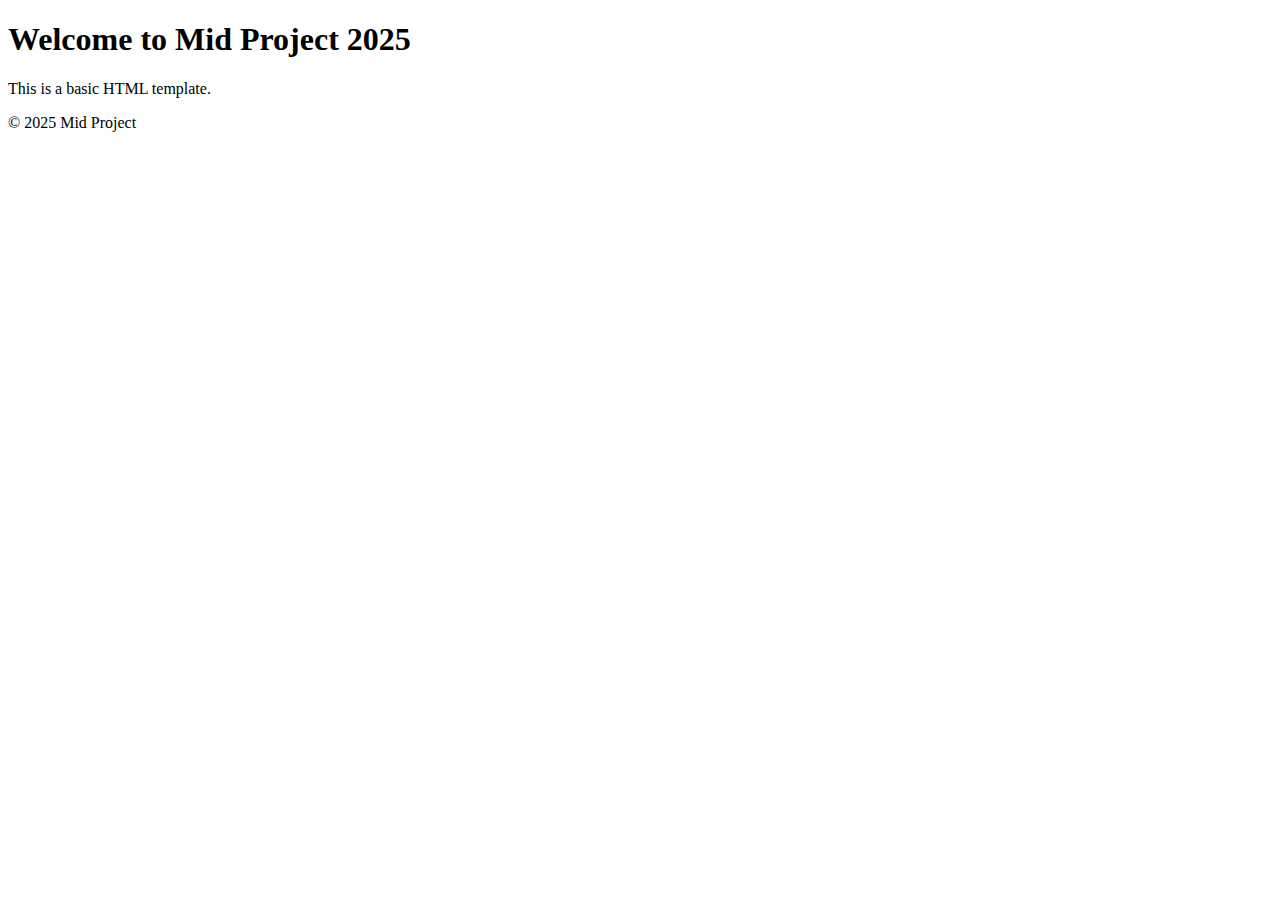
==== index.html @ 8db98134 "Prepared basic structure" ====
<!DOCTYPE html>
<html lang="en">
<head>
    <meta charset="UTF-8">
    <meta name="viewport" content="width=device-width, initial-scale=1.0">
    <title>Mid Project 2025</title>
    <link rel="stylesheet" href="./styles/main.css">
    <link rel="stylesheet" href="./styles/index.css">
    <script src="./index.js"></script>

</head>
<body>
    <header>
        <h1>Welcome to Mid Project 2025</h1>
    </header>
    <main>
        <p>This is a basic HTML template.</p>
    </main>
    <footer>
        <p>&copy; 2025 Mid Project</p>
    </footer>
</body>
</html>
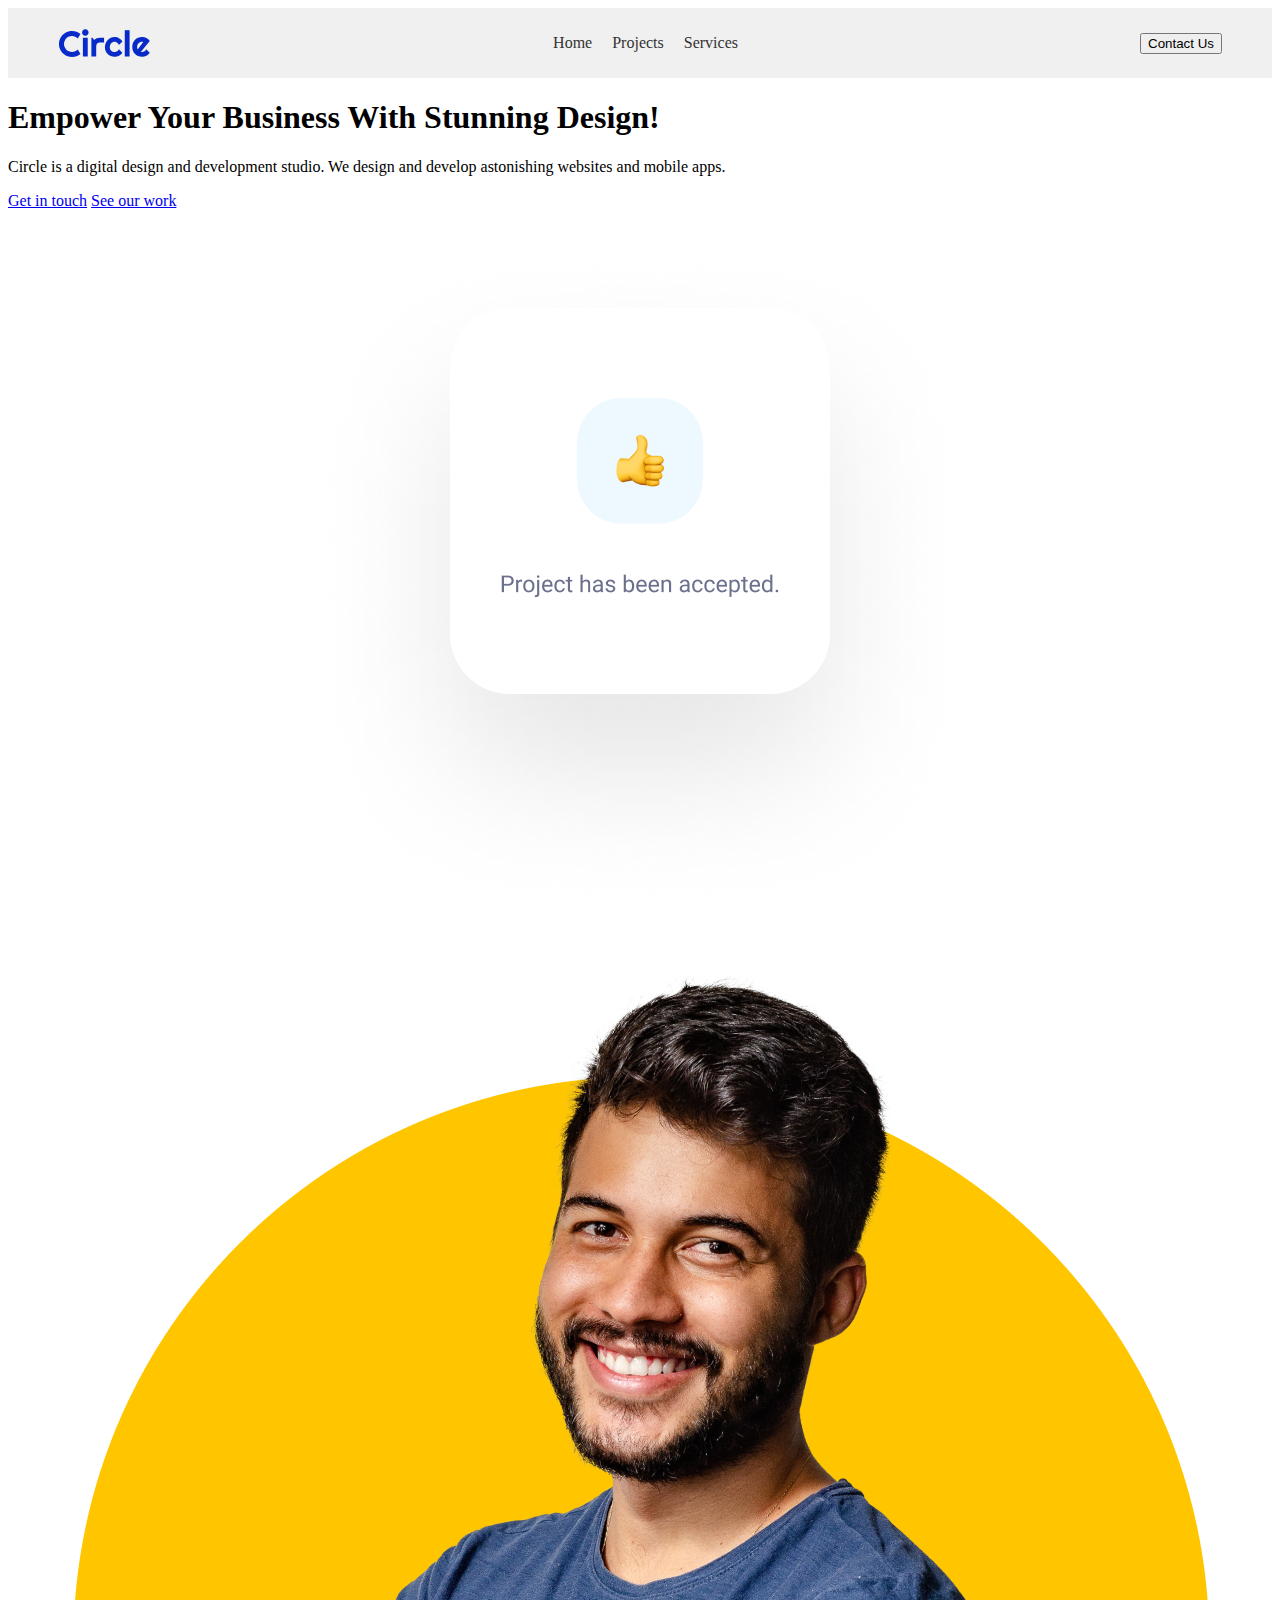
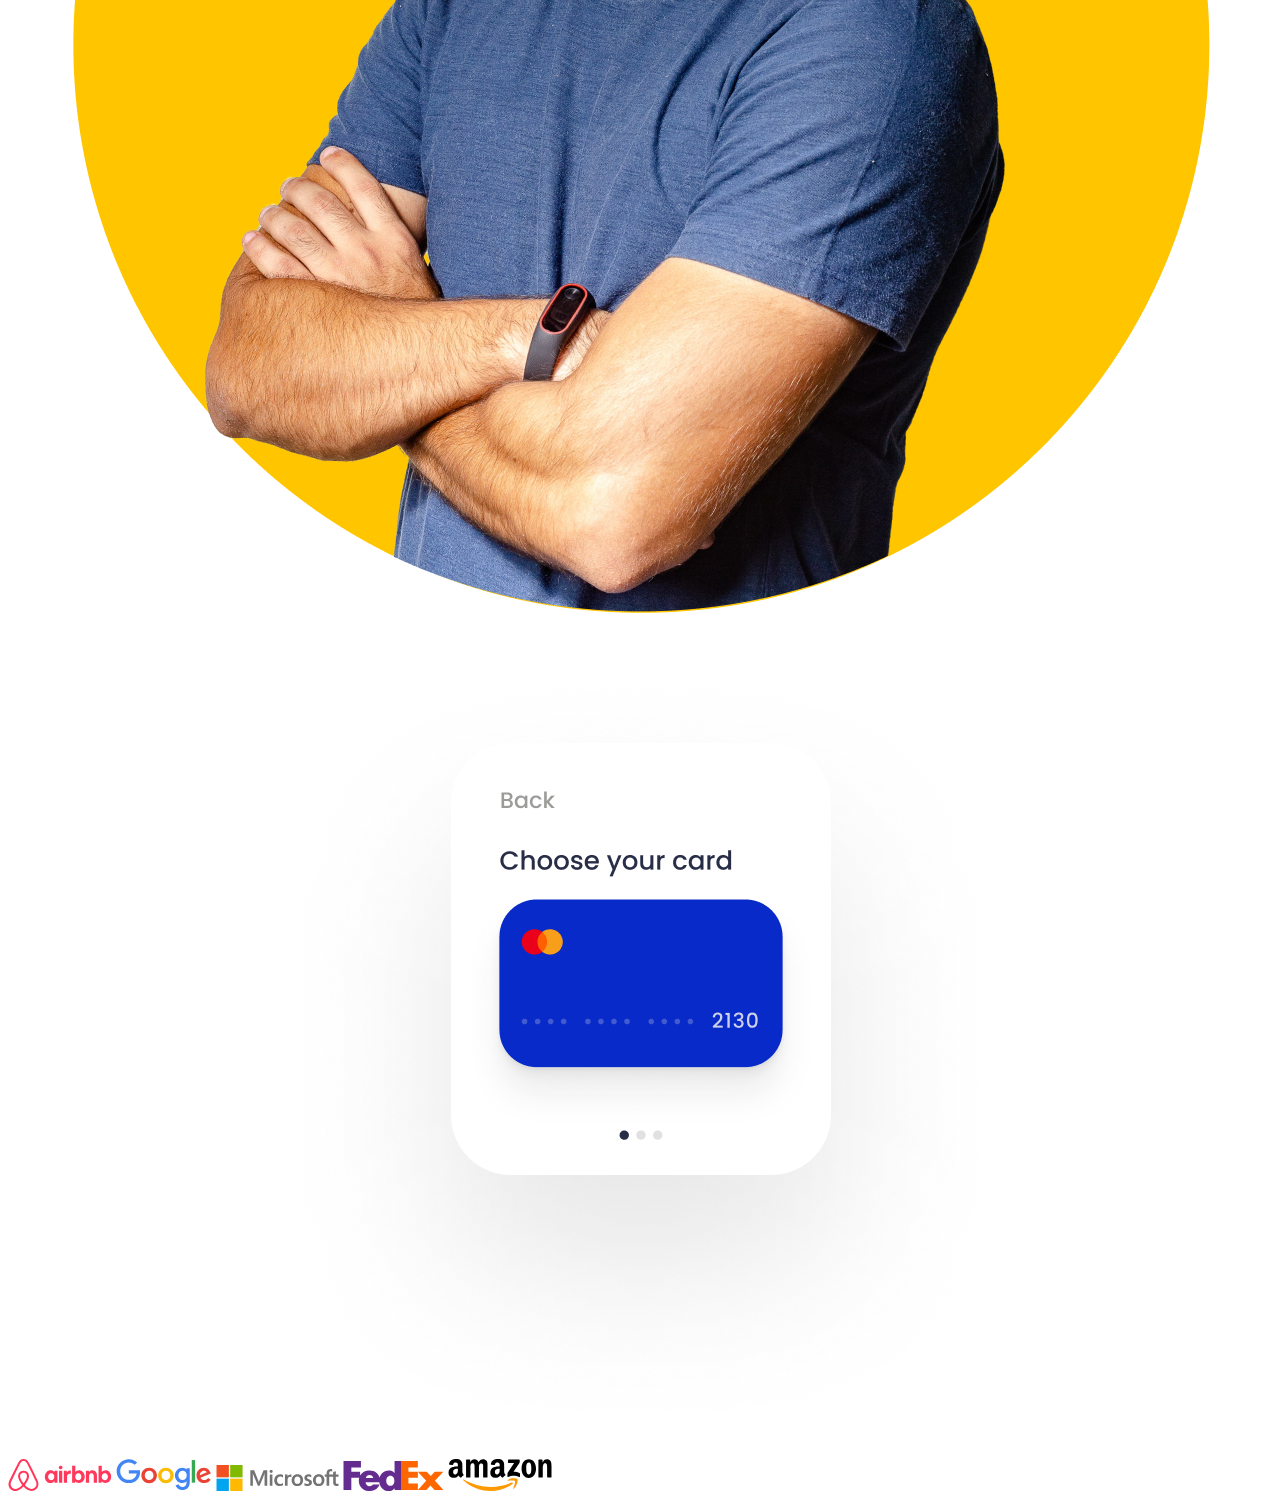
==== commit a69ad594: "Added resources, first nav bar draft" ====
--- a/index.html
+++ b/index.html
@@ -10,14 +10,45 @@
 
 </head>
 <body>
-    <header>
-        <h1>Welcome to Mid Project 2025</h1>
-    </header>
-    <main>
-        <p>This is a basic HTML template.</p>
-    </main>
-    <footer>
-        <p>&copy; 2025 Mid Project</p>
-    </footer>
+    <nav>
+        <img class = "logo" src="./images/logos/circle.svg" alt="Circle">
+        <ul>
+            <li><a href="#">Home</a></li>
+            <li><a href="#">Projects</a></li>
+            <li><a href="#">Services</a></li>
+        </ul>
+        <button>Contact Us</button>
+    </nav>
+
+    <div class="content">
+        <h1>Empower Your Business With Stunning Design!</h1>
+        <p>Circle is a digital design and development studio. We design and develop astonishing websites and mobile apps.</p>
+        <div class="buttons">
+            <a href="#">Get in touch</a>
+            <a href="#">See our work</a>
+            <div style="text-align: center; margin-top: 20px;">
+                <img src="./images/hero-section/card-2.png" alt="Project has been accepted">
+            </div>
+        
+            <div style="text-align: center; margin-top: 20px;">
+                <img src="./images/hero-section/hero-image.png" alt="hero">
+            </div>
+        
+            <div style="text-align: center; margin-top: 20px;">
+                <img src="./images/hero-section/card-1.png" alt="Choose your card">
+            </div>
+        </div>
+        
+    </div>
+
+    <div class="brands">
+        <img src="./images/logos/airbnb-logo.svg" alt="Airbnb">
+        <img src="./images/logos/google-logo.svg" alt="Google">
+        <img src="./images/logos/microsoft-logo.svg" alt="Microsoft">
+        <img src="./images/logos/fedex-logo.svg" alt="FedEx">
+        <img src="./images/logos/amazon-logo.svg" alt="Amazon">
+    </div>
+
+
 </body>
 </html>--- a/styles/index.css
+++ b/styles/index.css
@@ -0,0 +1,33 @@
+nav {
+    display: flex;
+    justify-content: space-between;
+    align-items: center;
+    padding: 20px 50px; /* Adjust padding as needed */
+    background-color: #f0f0f0; /* Light gray background, adjust as needed */
+}
+
+nav .logo {
+    height: 30px; /* Adjust height based on your logo size */
+}
+
+nav ul {
+    list-style: none;
+    display: flex;
+    align-items: center;
+    gap: 20px; /* Adjust gap between links */
+    margin: 0;
+    padding: 0;
+}
+
+nav ul li a {
+    text-decoration: none;
+    color: #333; /* Dark gray text color, adjust as needed */
+    font-size: 16px; /* Adjust font size as needed */
+}
+
+nav ul li a.contact-button {
+    background-color: #0047AB; /* Dark blue background for button */
+    color: white;
+    padding: 10px 20px;
+    border-radius: 5px;
+}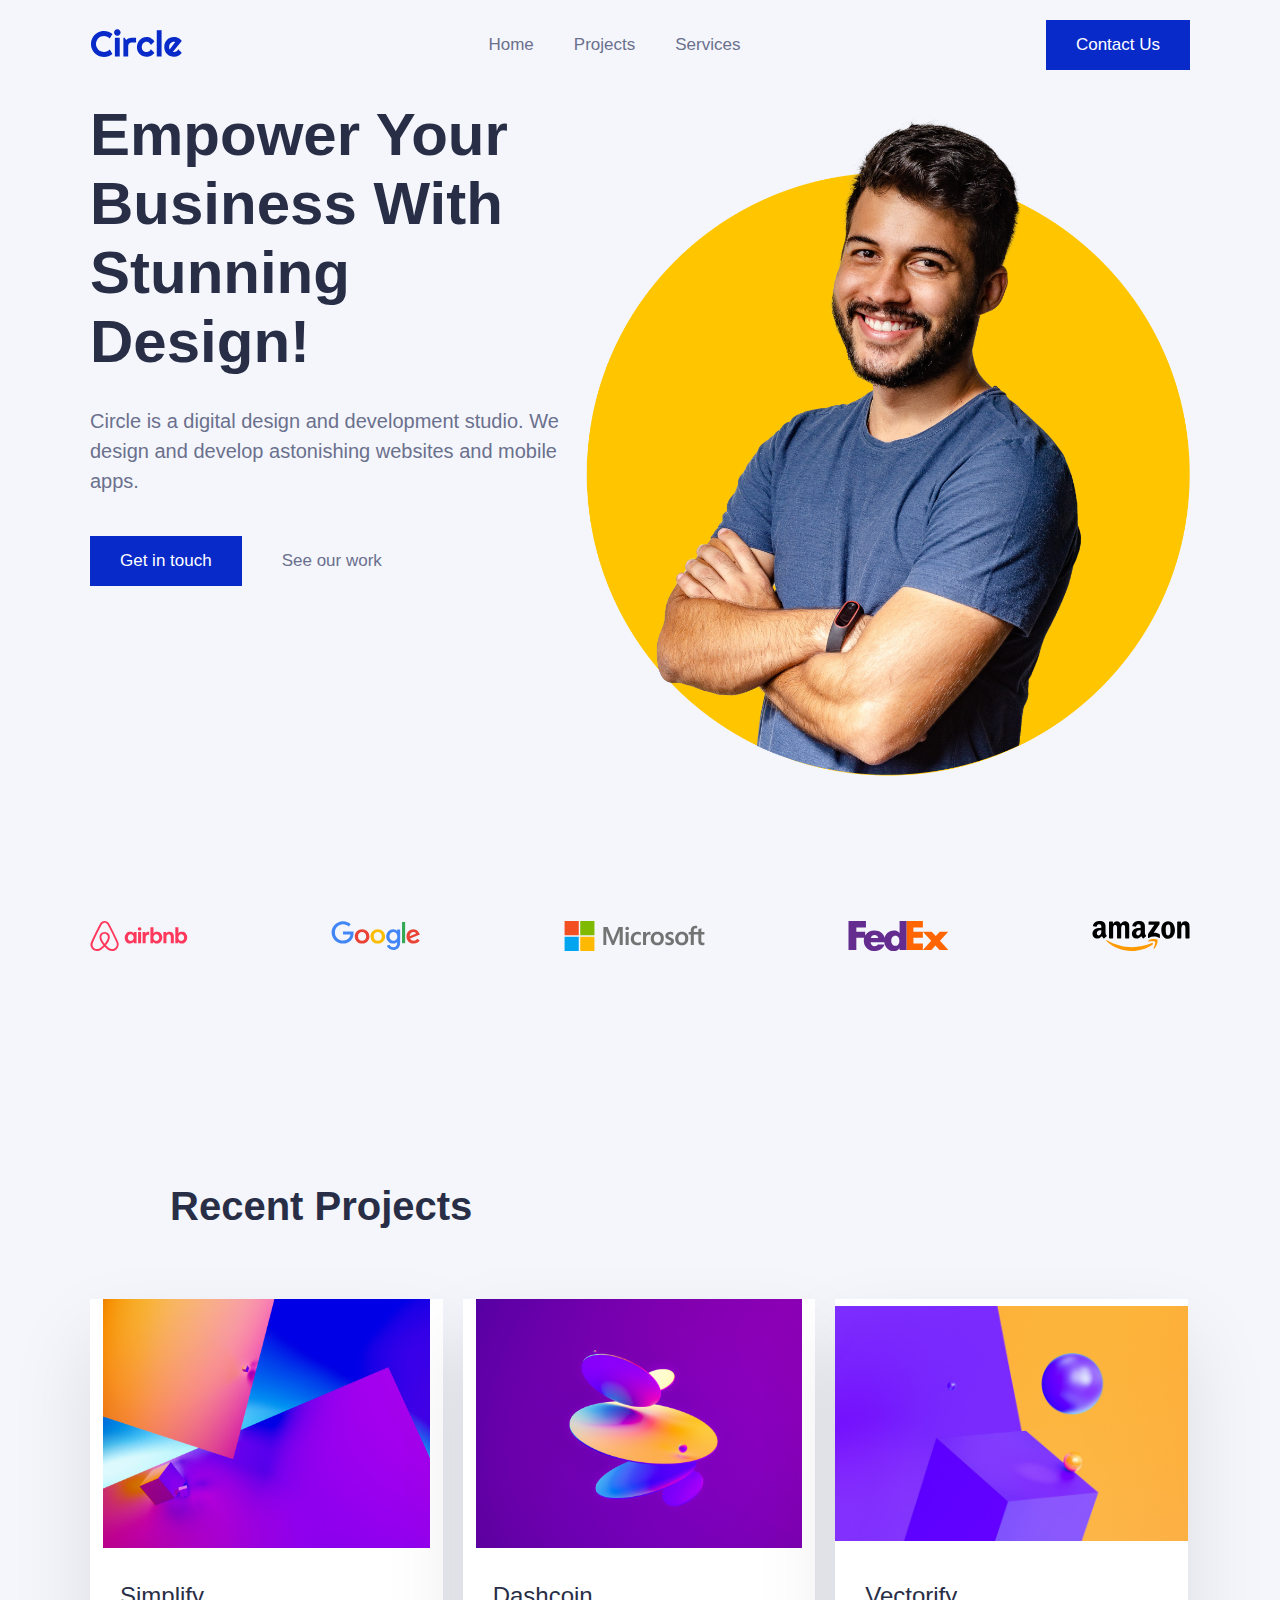
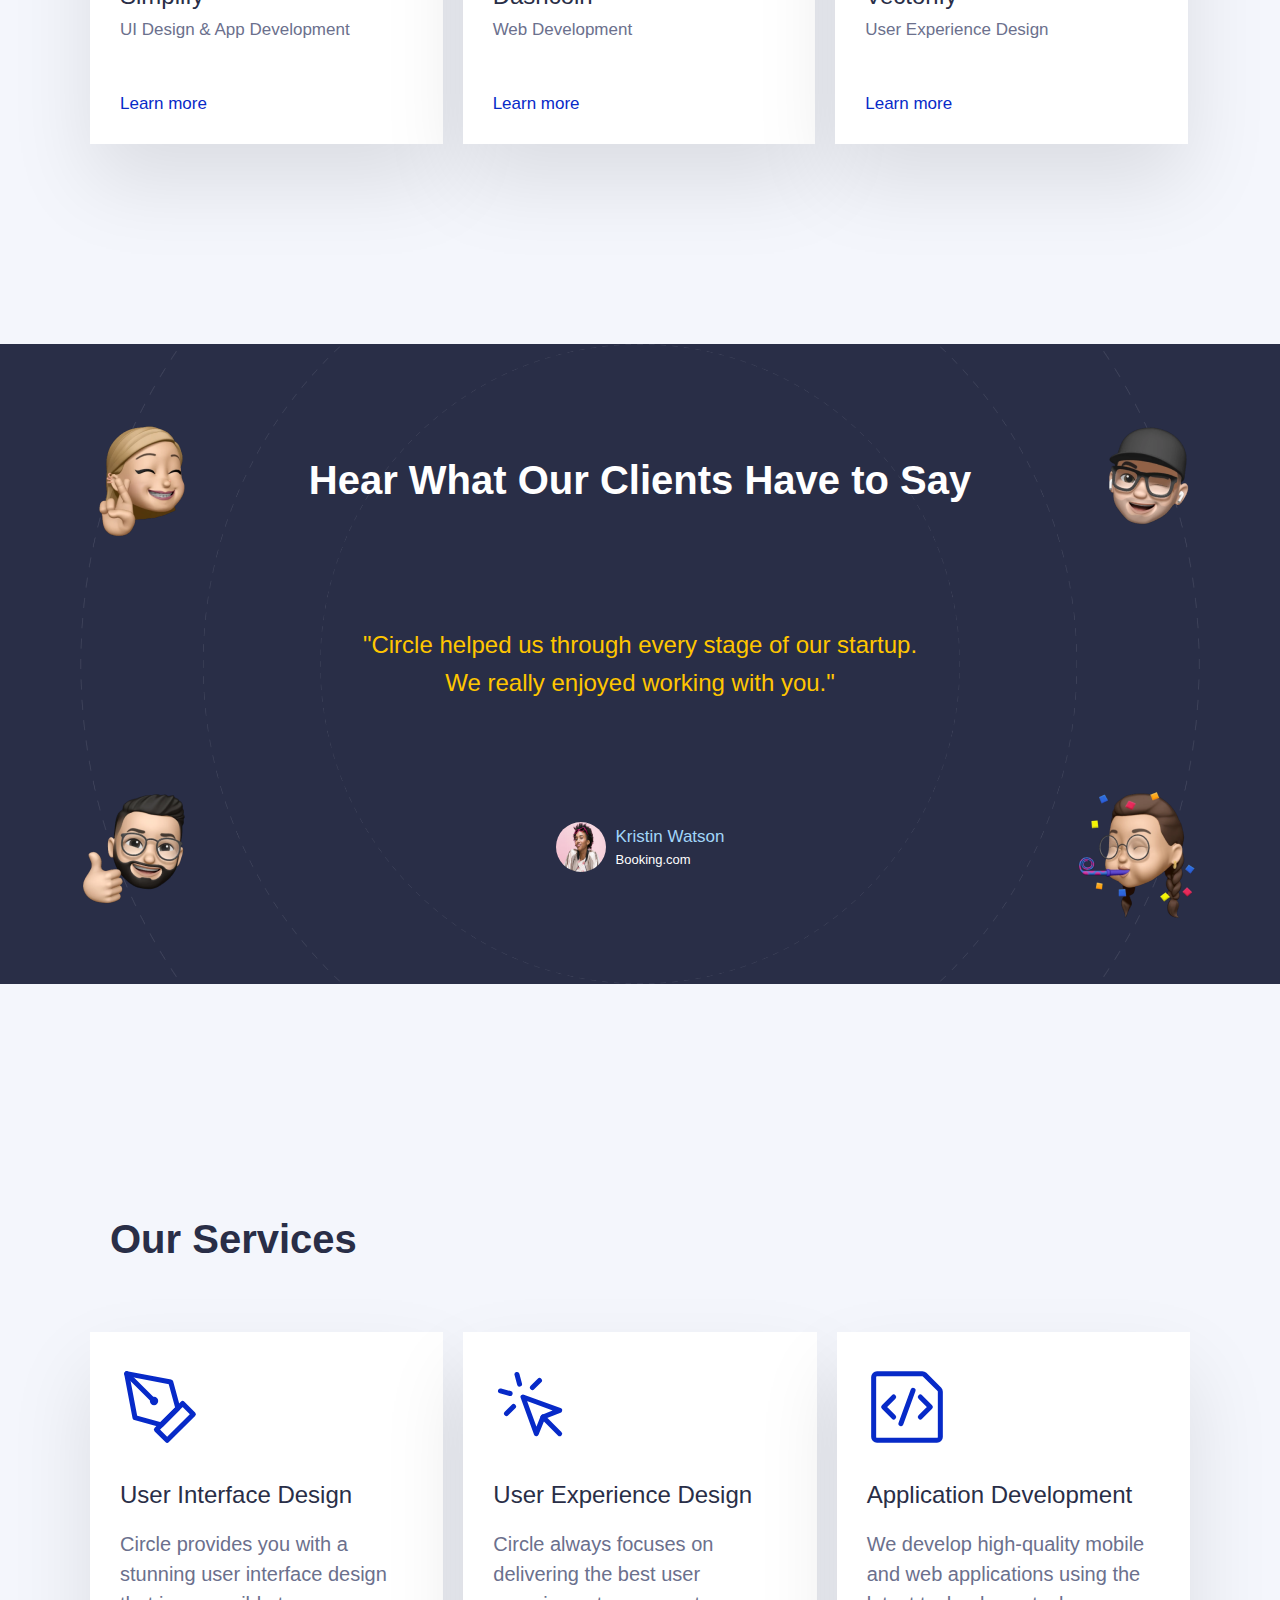
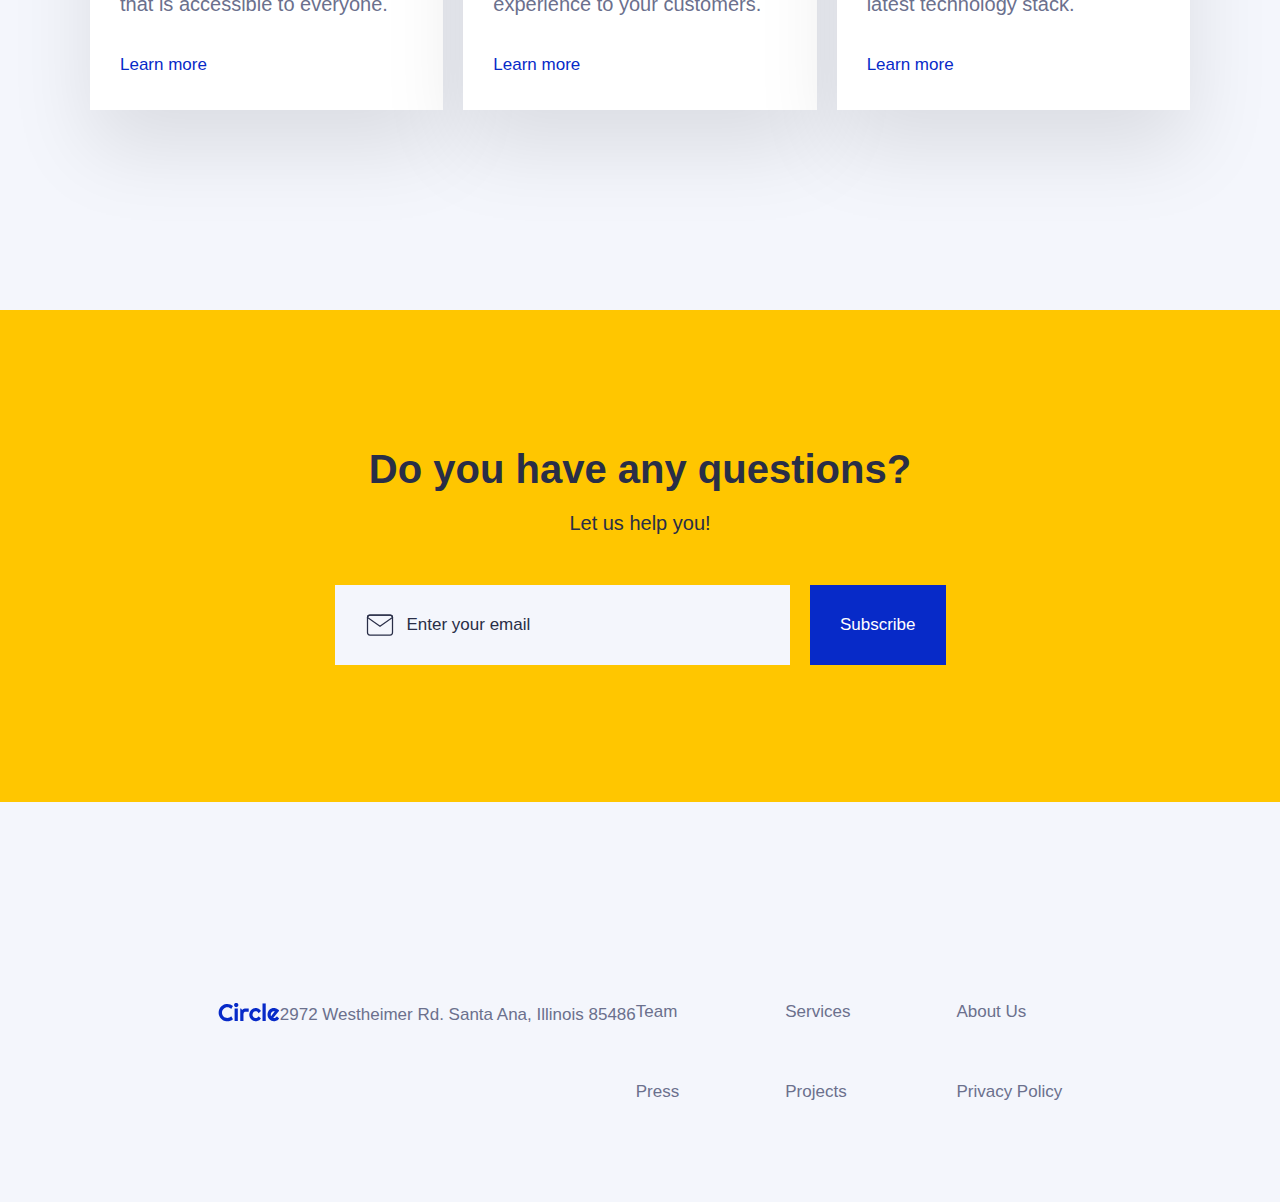
==== commit 465936ba: "Main Page Almost Done. Pending: Positioning, Sizes, Colors, Some missing images in her section" ====
--- a/index.html
+++ b/index.html
@@ -9,46 +9,253 @@
     <script src="./index.js"></script>
 
 </head>
-<body>
-    <nav>
-        <img class = "logo" src="./images/logos/circle.svg" alt="Circle">
-        <ul>
-            <li><a href="#">Home</a></li>
-            <li><a href="#">Projects</a></li>
-            <li><a href="#">Services</a></li>
-        </ul>
-        <button>Contact Us</button>
+<header class="header">
+    <nav class="nav-container">
+      <a href="/" class="logo">
+        <img
+          src="./images/logos/circle.svg"
+          alt="Circle logo"
+          class="logo-image"
+        />
+      </a>
+      <ul class="nav-menu">
+        <li><a href="/" class="nav-link">Home</a></li>
+        <li><a href="/projects" class="nav-link">Projects</a></li>
+        <li><a href="/services" class="nav-link">Services</a></li>
+      </ul>
+      <button class="btn btn-primary nav-contact">Contact Us</button>
     </nav>
-
-    <div class="content">
-        <h1>Empower Your Business With Stunning Design!</h1>
-        <p>Circle is a digital design and development studio. We design and develop astonishing websites and mobile apps.</p>
-        <div class="buttons">
-            <a href="#">Get in touch</a>
-            <a href="#">See our work</a>
-            <div style="text-align: center; margin-top: 20px;">
-                <img src="./images/hero-section/card-2.png" alt="Project has been accepted">
+  </header>
+  
+  <main class="main">
+    <section class="hero">
+      <div class="hero-container">
+        <div class="hero-content">
+          <div class="hero-text">
+            <h1 class="hero-title">
+              Empower Your Business With Stunning Design!
+            </h1>
+            <p class="hero-description">
+              Circle is a digital design and development studio. We design and
+              develop astonishing websites and mobile apps.
+            </p>
+            <div class="hero-buttons">
+              <button class="btn btn-primary">Get in touch</button>
+              <button class="btn btn-text">See our work</button>
             </div>
-        
-            <div style="text-align: center; margin-top: 20px;">
-                <img src="./images/hero-section/hero-image.png" alt="hero">
+          </div>
+        </div>
+        <div class="hero-image">
+          <img
+            src="./images/hero-section/hero-image.png"
+            alt="Hero illustration"
+            class="hero-illustration"
+          />
+        </div>
+      </div>
+    </section>
+    
+    <section class="clients">
+    <div class="clients-container">
+        <img src="./images/logos/airbnb-logo.svg" alt="airbnb" class="logo-image" />
+        <img src="./images/logos/google-logo.svg" alt="google" class="logo-image" />
+        <img src="./images/logos/microsoft-logo.svg" alt="microsoft" class="logo-image" />
+        <img src="./images/logos/fedex-logo.svg" alt="fedex" class="logo-image" />
+        <img src="./images/logos/amazon-logo.svg" alt="amazon" class="logo-image" />
+      </div>
+    </section>
+  
+    <section class="projects">
+      <h2 class="section-title">Recent Projects</h2>
+      <div class="projects-grid">
+        <article class="project-card">
+          <img
+            src="./images/projects-section/1.jpg"
+            alt="Simplify project"
+            class="project-image"
+          />
+          <div class="project-content">
+            <h3 class="project-title">Simplify</h3>
+            <p class="project-description">UI Design & App Development</p>
+            <a href="#" class="project-link">Learn more</a>
+          </div>
+        </article>
+  
+        <article class="project-card">
+          <img
+            src="./images/projects-section/2.jpg"
+            alt="Dashcoin project"
+            class="project-image"
+          />
+          <div class="project-content">
+            <h3 class="project-title">Dashcoin</h3>
+            <p class="project-description">Web Development</p>
+            <a href="#" class="project-link">Learn more</a>
+          </div>
+        </article>
+  
+        <article class="project-card">
+          <img
+            src="./images/projects-section/3.jpg"
+            alt="Vectorify project"
+            class="project-image"
+          />
+          <div class="project-content">
+            <h3 class="project-title">Vectorify</h3>
+            <p class="project-description">User Experience Design</p>
+            <a href="#" class="project-link">Learn more</a>
+          </div>
+        </article>
+      </div>
+    </section>
+  
+    <section class="testimonials">
+      <div class="testimonials-container">
+        <img
+          src="./images/testimonial-section/orbit.png"
+          alt="Background pattern"
+          class="testimonials-bg"
+        />
+        <div class="testimonials-content">
+          <div class="testimonials-header">
+            <img
+              src="./images/testimonial-section/memoji-1.png"
+              alt="Decoration"
+              class="testimonials-decoration"
+            />
+            <h2 class="testimonials-title">Hear What Our Clients Have to Say</h2>
+            <img
+              src="./images/testimonial-section/memoji-2.png"
+              alt="Decoration"
+              class="testimonials-decoration"
+            />
+          </div>
+          <blockquote class="testimonial-quote">
+            "Circle helped us through every stage of our startup. We really
+            enjoyed working with you."
+          </blockquote>
+          <div class="testimonial-author">
+            <img
+              src="./images/testimonial-section/memoji-3.png"
+              alt="Left decoration"
+              class="author-decoration"
+            />
+            <div class="author-info">
+              <img
+                src="./images/testimonial-section/profile.png"
+                alt="Kristin Watson"
+                class="author-image"
+              />
+              <div class="author-details">
+                <span class="author-name">Kristin Watson</span>
+                <span class="author-company">Booking.com</span>
+              </div>
             </div>
-        
-            <div style="text-align: center; margin-top: 20px;">
-                <img src="./images/hero-section/card-1.png" alt="Choose your card">
-            </div>
-        </div>
-        
-    </div>
-
-    <div class="brands">
-        <img src="./images/logos/airbnb-logo.svg" alt="Airbnb">
-        <img src="./images/logos/google-logo.svg" alt="Google">
-        <img src="./images/logos/microsoft-logo.svg" alt="Microsoft">
-        <img src="./images/logos/fedex-logo.svg" alt="FedEx">
-        <img src="./images/logos/amazon-logo.svg" alt="Amazon">
-    </div>
-
-
-</body>
+            <img
+              src="./images/testimonial-section/memoji-4.png"
+              alt="Right decoration"
+              class="author-decoration"
+            />
+          </div>
+        </div>
+      </div>
+    </section>
+  
+    <section class="services">
+      <h2 class="section-title">Our Services</h2>
+      <div class="services-grid">
+        <article class="service-card">
+          <img
+            src="./images/services-section/icons/1.svg""
+            alt="UI Design icon"
+            class="service-icon"
+          />
+          <h3 class="service-title">User Interface Design</h3>
+          <p class="service-description">
+            Circle provides you with a stunning user interface design that is
+            accessible to everyone.
+          </p>
+          <a href="#" class="service-link">Learn more</a>
+        </article>
+  
+        <article class="service-card">
+          <img
+            src="./images/services-section/icons/2.svg""
+            alt="UX Design icon"
+            class="service-icon"
+          />
+          <h3 class="service-title">User Experience Design</h3>
+          <p class="service-description">
+            Circle always focuses on delivering the best user experience to your
+            customers.
+          </p>
+          <a href="#" class="service-link">Learn more</a>
+        </article>
+  
+        <article class="service-card">
+          <img
+            src="./images/services-section/icons/3.svg""
+            alt="App Development icon"
+            class="service-icon"
+          />
+          <h3 class="service-title">Application Development</h3>
+          <p class="service-description">
+            We develop high-quality mobile and web applications using the latest
+            technology stack.
+          </p>
+          <a href="#" class="service-link">Learn more</a>
+        </article>
+      </div>
+    </section>
+  
+    <section class="cta">
+      <div class="cta-container">
+        <h2 class="cta-title">Do you have any questions?</h2>
+        <p class="cta-subtitle">Let us help you!</p>
+        <form class="subscribe-form">
+          <div class="input-group">
+            <img
+              src="./images/newsletter/icon/mail.svg"
+              alt="Email icon"
+              class="input-icon"
+            />
+            <input
+              type="email"
+              placeholder="Enter your email"
+              class="subscribe-input"
+            />
+          </div>
+          <button type="submit" class="btn btn-primary">Subscribe</button>
+        </form>
+      </div>
+    </section>
+  
+    <footer class="footer">
+        <div class="footer-brand">
+            <img
+              src="./images/logos/circle.svg"
+              alt="Circle Logo"
+              class="footer-logo"
+            />
+          </div>
+      <address class="footer-address">
+        2972 Westheimer Rd. Santa Ana, Illinois 85486
+      </address>
+      <nav class="footer-nav">
+        <div class="footer-links">
+          <a href="#">Team</a>
+          <a href="#">Press</a>
+        </div>
+        <div class="footer-links">
+          <a href="#">Services</a>
+          <a href="#">Projects</a>
+        </div>
+        <div class="footer-links">
+          <a href="#">About Us</a>
+          <a href="#">Privacy Policy</a>
+        </div>
+      </nav>
+    </footer>
+  </main>
+  
 </html>--- a/styles/index.css
+++ b/styles/index.css
@@ -1,33 +1,595 @@
-nav {
-    display: flex;
-    justify-content: space-between;
-    align-items: center;
-    padding: 20px 50px; /* Adjust padding as needed */
-    background-color: #f0f0f0; /* Light gray background, adjust as needed */
-}
-
-nav .logo {
-    height: 30px; /* Adjust height based on your logo size */
-}
-
-nav ul {
-    list-style: none;
-    display: flex;
-    align-items: center;
-    gap: 20px; /* Adjust gap between links */
+/* Base styles */
+:root {
+    --primary-color: #072ac8;
+    --secondary-color: #ffc600;
+    --text-primary: #292e47;
+    --text-secondary: #6b708d;
+    --bg-light: #f4f6fc;
+    --white: #ffffff;
+  }
+  
+  body {
     margin: 0;
     padding: 0;
-}
-
-nav ul li a {
+    font-family:
+      Roboto,
+      -apple-system,
+      Helvetica,
+      sans-serif;
+    background-color: var(--bg-light);
+  }
+  
+  img {
+    max-width: 100%;
+    height: auto;
+  }
+  
+  /* Header */
+  .header {
+    background-color: var(--bg-light);
+    padding: 20px 0;
+    position: fixed;
+    top: 0;
+    left: 0;
+    right: 0;
+    z-index: 1000;
+  }
+  
+  .nav-container {
+    max-width: 1100px;
+    margin: 0 auto;
+    display: flex;
+    justify-content: space-between;
+    align-items: center;
+    padding: 0 20px;
+  }
+  
+  .logo {
+    display: block;
+  }
+  
+  .logo-image {
+    height: 30px;
+    width: auto;
+  }
+  
+  .nav-menu {
+    display: flex;
+    list-style: none;
+    gap: 40px;
+    margin: 0;
+    padding: 0;
+  }
+  
+  .nav-link {
+    color: var(--text-secondary);
     text-decoration: none;
-    color: #333; /* Dark gray text color, adjust as needed */
-    font-size: 16px; /* Adjust font size as needed */
-}
-
-nav ul li a.contact-button {
-    background-color: #0047AB; /* Dark blue background for button */
-    color: white;
-    padding: 10px 20px;
-    border-radius: 5px;
-}+    font-size: 17px;
+    font-weight: 500;
+    transition: color 0.3s ease;
+  }
+  
+  .nav-link:hover {
+    color: var(--primary-color);
+  }
+  
+  .nav-contact {
+    padding: 12px 24px;
+  }
+  
+  @media (max-width: 991px) {
+    .nav-menu {
+      display: none;
+    }
+  
+    .nav-container {
+      justify-content: space-between;
+    }
+  }
+  
+  /* Main layout */
+  .main {
+    display: flex;
+    flex-direction: column;
+    overflow: hidden;
+  }
+  
+  /* Hero section */
+  .hero {
+    align-self: center;
+    margin-top: 100px;
+    width: 100%;
+    max-width: 1100px;
+  }
+  
+  .hero-container {
+    display: flex;
+    gap: 20px;
+  }
+  
+  .hero-content {
+    width: 44%;
+  }
+  
+  .hero-text {
+    margin: auto 0;
+  }
+  
+  .hero-title {
+    color: var(--text-primary);
+    font-size: 60px;
+    font-weight: 700;
+    margin: 0;
+  }
+  
+  .hero-description {
+    color: var(--text-secondary);
+    font-size: 20px;
+    line-height: 30px;
+    margin-top: 30px;
+  }
+  
+  .hero-buttons {
+    display: flex;
+    margin-top: 40px;
+    gap: 40px;
+    align-items: center;
+  }
+  
+  .btn {
+    font-size: 17px;
+    font-weight: 500;
+    padding: 15px 30px;
+    border: none;
+    cursor: pointer;
+  }
+  
+  .btn-primary {
+    background-color: var(--primary-color);
+    color: var(--white);
+  }
+  
+  .btn-text {
+    background: none;
+    color: var(--text-secondary);
+    padding: 0;
+  }
+  
+  .hero-image {
+    width: 56%;
+  }
+  
+  .hero-illustration {
+    aspect-ratio: 0.88;
+    object-fit: contain;
+    width: 100%;
+  }
+  
+/* Clients section */
+.clients {
+    margin-top: 130px;
+    padding: 0 60px;
+  }
+  
+  .clients-container {
+    max-width: 1100px;
+    margin: 0 auto;
+    display: flex;
+    justify-content: space-between;
+    align-items: center;
+    gap: 40px;
+    flex-wrap: wrap;
+  }
+  
+  .client-logo {
+    height: 50px;
+    width: auto;
+    object-fit: contain;
+  }
+  
+  /* Projects section */
+  .projects {
+    margin-top: 200px;
+    padding: 0 60px;
+  }
+  
+  .section-title {
+    color: var(--text-primary);
+    font-size: 40px;
+    font-weight: 700;
+    margin-left: 110px;
+  }
+  
+  .projects-grid {
+    display: flex;
+    gap: 20px;
+    margin-top: 70px;
+    max-width: 1100px;
+    margin: 70px auto 0;
+  }
+  
+  .project-card {
+    background-color: var(--white);
+    box-shadow: 0px 39px 78px rgba(0, 0, 0, 0.1);
+    width: calc(33.33% - 14px);
+  }
+  
+  .project-image {
+    aspect-ratio: 1.42;
+    width: 100%;
+    object-fit: contain;
+  }
+  
+  .project-content {
+    padding: 30px;
+  }
+  
+  .project-title {
+    color: var(--text-primary);
+    font-size: 24px;
+    font-weight: 500;
+    margin: 0;
+  }
+  
+  .project-description {
+    color: var(--text-secondary);
+    font-size: 17px;
+    margin: 10px 0 0;
+  }
+  
+  .project-link {
+    color: var(--primary-color);
+    text-decoration: none;
+    display: block;
+    margin-top: 54px;
+    font-size: 17px;
+  }
+  
+  /* Testimonials section */
+  .testimonials {
+    background-color: var(--text-primary);
+    margin-top: 200px;
+    position: relative;
+    padding: 62px;
+  }
+  
+  .testimonials-bg {
+    position: absolute;
+    inset: 0;
+    width: 100%;
+    height: 100%;
+    object-fit: cover;
+  }
+  
+  .testimonials-content {
+    position: relative;
+    z-index: 1;
+  }
+  
+  .testimonials-header {
+    display: flex;
+    align-items: center;
+    justify-content: space-between;
+    gap: 20px;
+  }
+  
+  .testimonials-decoration {
+    width: 150px;
+    aspect-ratio: 1;
+    object-fit: contain;
+  }
+  
+  .testimonials-title {
+    color: var(--white);
+    font-size: 40px;
+    font-weight: 700;
+    text-align: center;
+    flex-grow: 1;
+  }
+  
+  .testimonial-quote {
+    color: var(--secondary-color);
+    font-size: 24px;
+    font-weight: 500;
+    line-height: 38px;
+    text-align: center;
+    margin: 70px auto;
+    max-width: 596px;
+  }
+  
+  .testimonial-author {
+    display: flex;
+    align-items: center;
+    justify-content: space-between;
+    margin-top: 52px;
+  }
+  
+  .author-info {
+    display: flex;
+    align-items: center;
+    gap: 10px;
+  }
+  
+  .author-image {
+    width: 50px;
+    aspect-ratio: 1;
+    border-radius: 50%;
+  }
+  
+  .author-details {
+    display: flex;
+    flex-direction: column;
+  }
+  
+  .author-name {
+    color: #a2d6f9;
+    font-size: 17px;
+  }
+  
+  .author-company {
+    color: var(--white);
+    font-size: 13px;
+    margin-top: 5px;
+  }
+  
+  .author-decoration {
+    width: 150px;
+    aspect-ratio: 1;
+    object-fit: contain;
+  }
+  
+  /* Services section */
+  .services {
+    margin-top: 200px;
+  }
+  
+  .services-grid {
+    display: flex;
+    gap: 20px;
+    max-width: 1100px;
+    margin: 70px auto 0;
+  }
+  
+  .service-card {
+    background-color: var(--white);
+    box-shadow: 0px 39px 78px rgba(0, 0, 0, 0.1);
+    padding: 35px 30px;
+    width: calc(33.33% - 14px);
+  }
+  
+  .service-icon {
+    width: 80px;
+    aspect-ratio: 1;
+  }
+  
+  .service-title {
+    color: var(--text-primary);
+    font-size: 24px;
+    font-weight: 500;
+    margin: 30px 0 0;
+  }
+  
+  .service-description {
+    color: var(--text-secondary);
+    font-size: 20px;
+    line-height: 30px;
+    margin: 20px 0 0;
+  }
+  
+  .service-link {
+    color: var(--primary-color);
+    font-size: 17px;
+    text-decoration: none;
+    display: block;
+    margin-top: 36px;
+  }
+  
+  /* CTA section */
+  .cta {
+    background-color: var(--secondary-color);
+    margin-top: 200px;
+    padding: 137px 80px;
+    text-align: center;
+  }
+  
+  .cta-container {
+    max-width: 611px;
+    margin: 0 auto;
+  }
+  
+  .cta-title {
+    color: var(--text-primary);
+    font-size: 40px;
+    font-weight: 700;
+    margin: 0;
+  }
+  
+  .cta-subtitle {
+    color: var(--text-primary);
+    font-size: 20px;
+    margin: 20px 0 0;
+  }
+  
+  .subscribe-form {
+    display: flex;
+    gap: 20px;
+    margin-top: 50px;
+  }
+  
+  .input-group {
+    background-color: var(--bg-light);
+    display: flex;
+    padding: 25px 30px;
+    align-items: center;
+    gap: 10px;
+    flex-grow: 1;
+  }
+  
+  .input-icon {
+    width: 30px;
+    aspect-ratio: 1;
+  }
+  
+  .subscribe-input {
+    border: none;
+    background: none;
+    color: var(--text-primary);
+    font-size: 17px;
+    width: 100%;
+  }
+  
+  .subscribe-input::placeholder {
+    color: var(--text-primary);
+  }
+  
+  /* Footer */
+  .footer {
+    display: flex;
+    justify-content: space-between;
+    max-width: 1100px;
+    margin: 200px auto 100px;
+    color: var(--text-secondary);
+    font-size: 17px;
+  }
+  
+  .footer-address {
+    font-style: normal;
+    line-height: 26px;
+  }
+  
+  .footer-nav {
+    display: flex;
+    gap: 106px;
+  }
+  
+  .footer-links {
+    display: flex;
+    flex-direction: column;
+    gap: 60px;
+  }
+  
+  .footer-links a {
+    color: inherit;
+    text-decoration: none;
+  }
+  
+  /* Responsive styles */
+  @media (max-width: 991px) {
+    .hero {
+      margin-top: 40px;
+    }
+  
+    .hero-container {
+      flex-direction: column;
+    }
+  
+    .hero-content,
+    .hero-image {
+      width: 100%;
+    }
+  
+    .hero-title {
+      font-size: 40px;
+    }
+  
+    .section-decoration {
+      margin-top: 40px;
+    }
+  
+    .projects {
+      margin-top: 40px;
+      padding: 0 20px;
+    }
+  
+    .section-title {
+      margin-left: 10px;
+    }
+  
+    .projects-grid,
+    .services-grid {
+      flex-direction: column;
+      gap: 40px;
+    }
+  
+    .project-card,
+    .service-card {
+      width: 100%;
+    }
+  
+    .testimonials {
+      margin-top: 40px;
+      padding: 20px;
+    }
+  
+    .testimonial-quote {
+      margin: 40px auto;
+    }
+  
+    .cta {
+      margin-top: 40px;
+      padding: 100px 20px;
+    }
+  
+/* Footer */
+.footer {
+    align-self: center;
+    display: flex;
+    margin-top: 200px;
+    width: 100%;
+    max-width: 1100px;
+    justify-content: space-between;
+    font-family:
+      Roboto,
+      -apple-system,
+      Roboto,
+      Helvetica,
+      sans-serif;
+    font-size: 17px;
+    color: #6b708d;
+  }
+  
+  @media (max-width: 991px) {
+    .footer {
+      flex-wrap: wrap;
+      max-width: 100%;
+      margin-top: 40px;
+      gap: 20px;
+    }
+  }
+  
+  .footer-address {
+    line-height: 26px;
+    font-style: normal;
+    margin-top: 100px;
+  }
+  
+  .footer-nav {
+    display: flex;
+    gap: 106px;
+  }
+  
+  @media (max-width: 991px) {
+    .footer-nav {
+      gap: 40px;
+      flex-wrap: wrap;
+    }
+  }
+  
+  .nav-group {
+    display: flex;
+    flex-direction: column;
+    gap: 60px;
+  }
+  
+  @media (max-width: 991px) {
+    .nav-group {
+      gap: 40px;
+    }
+  }
+  
+  .footer-link {
+    color: #6b708d;
+    text-decoration: none;
+  }
+  }
+  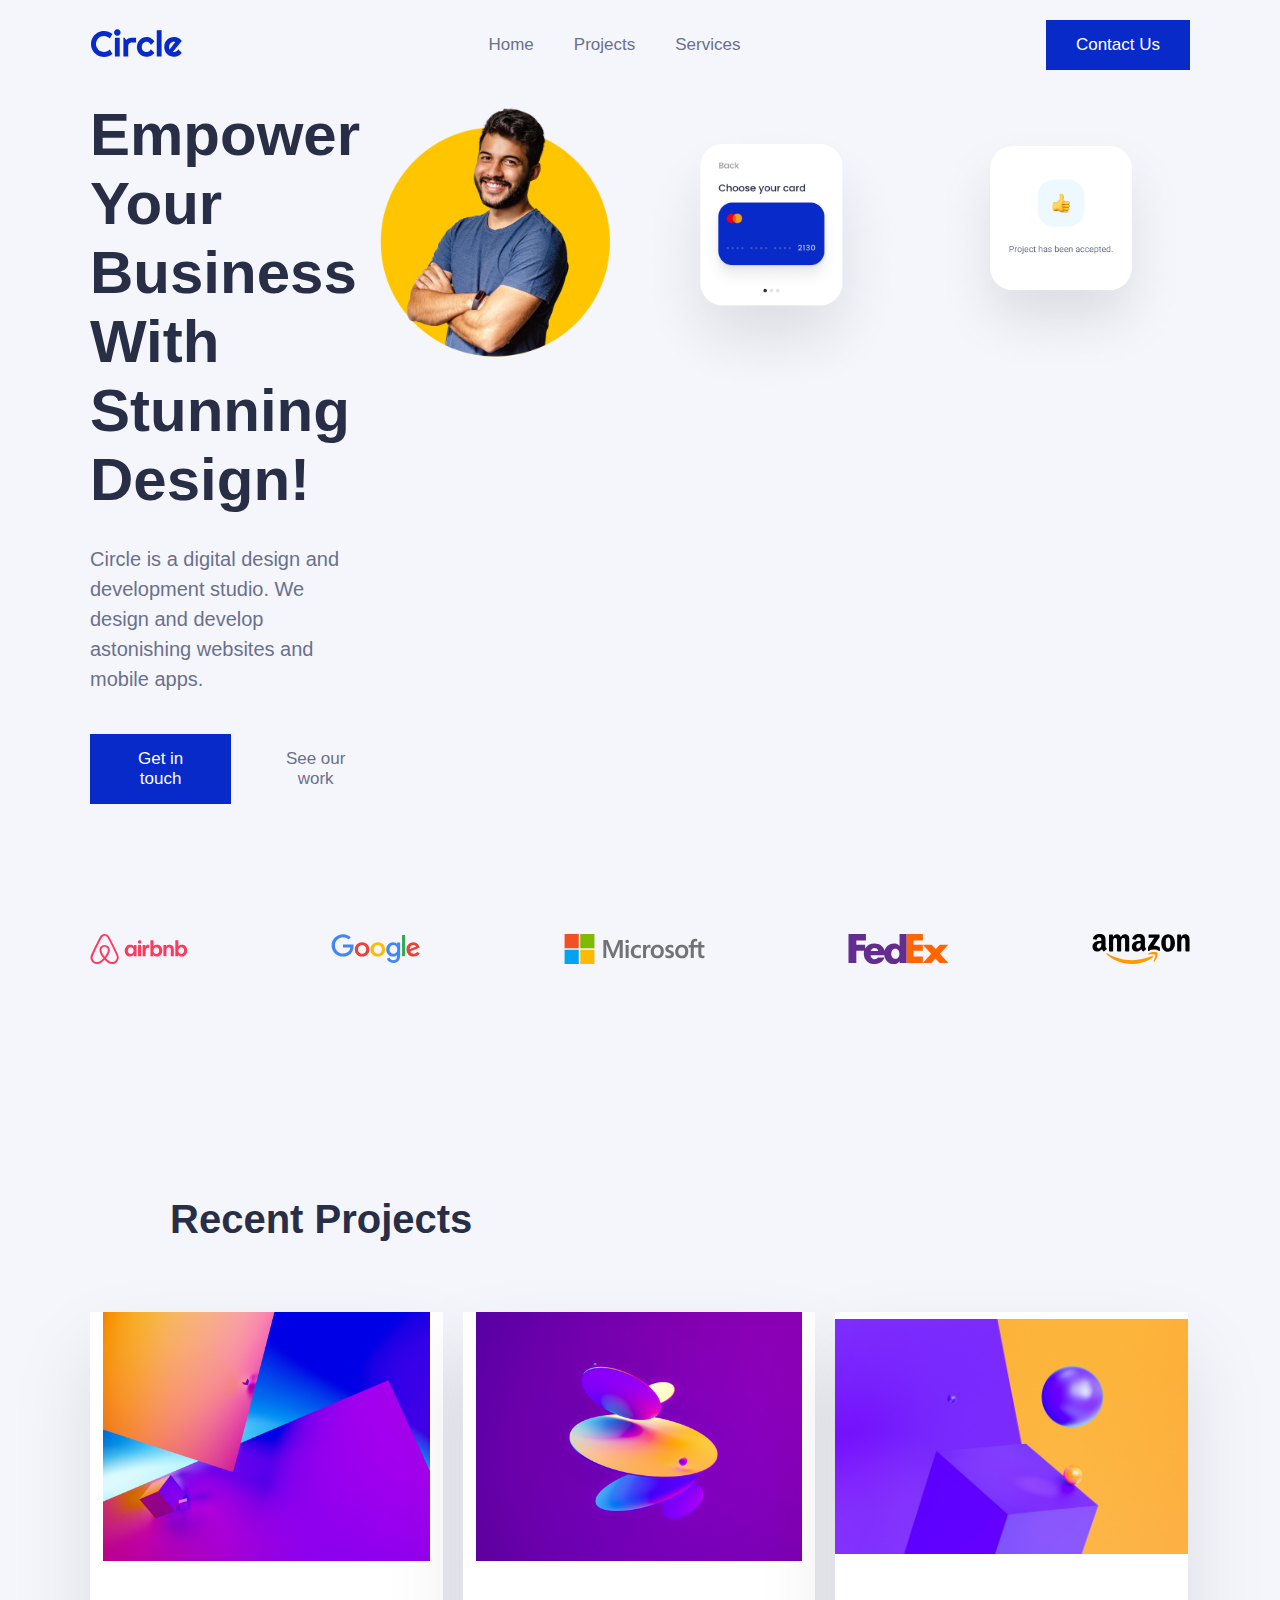
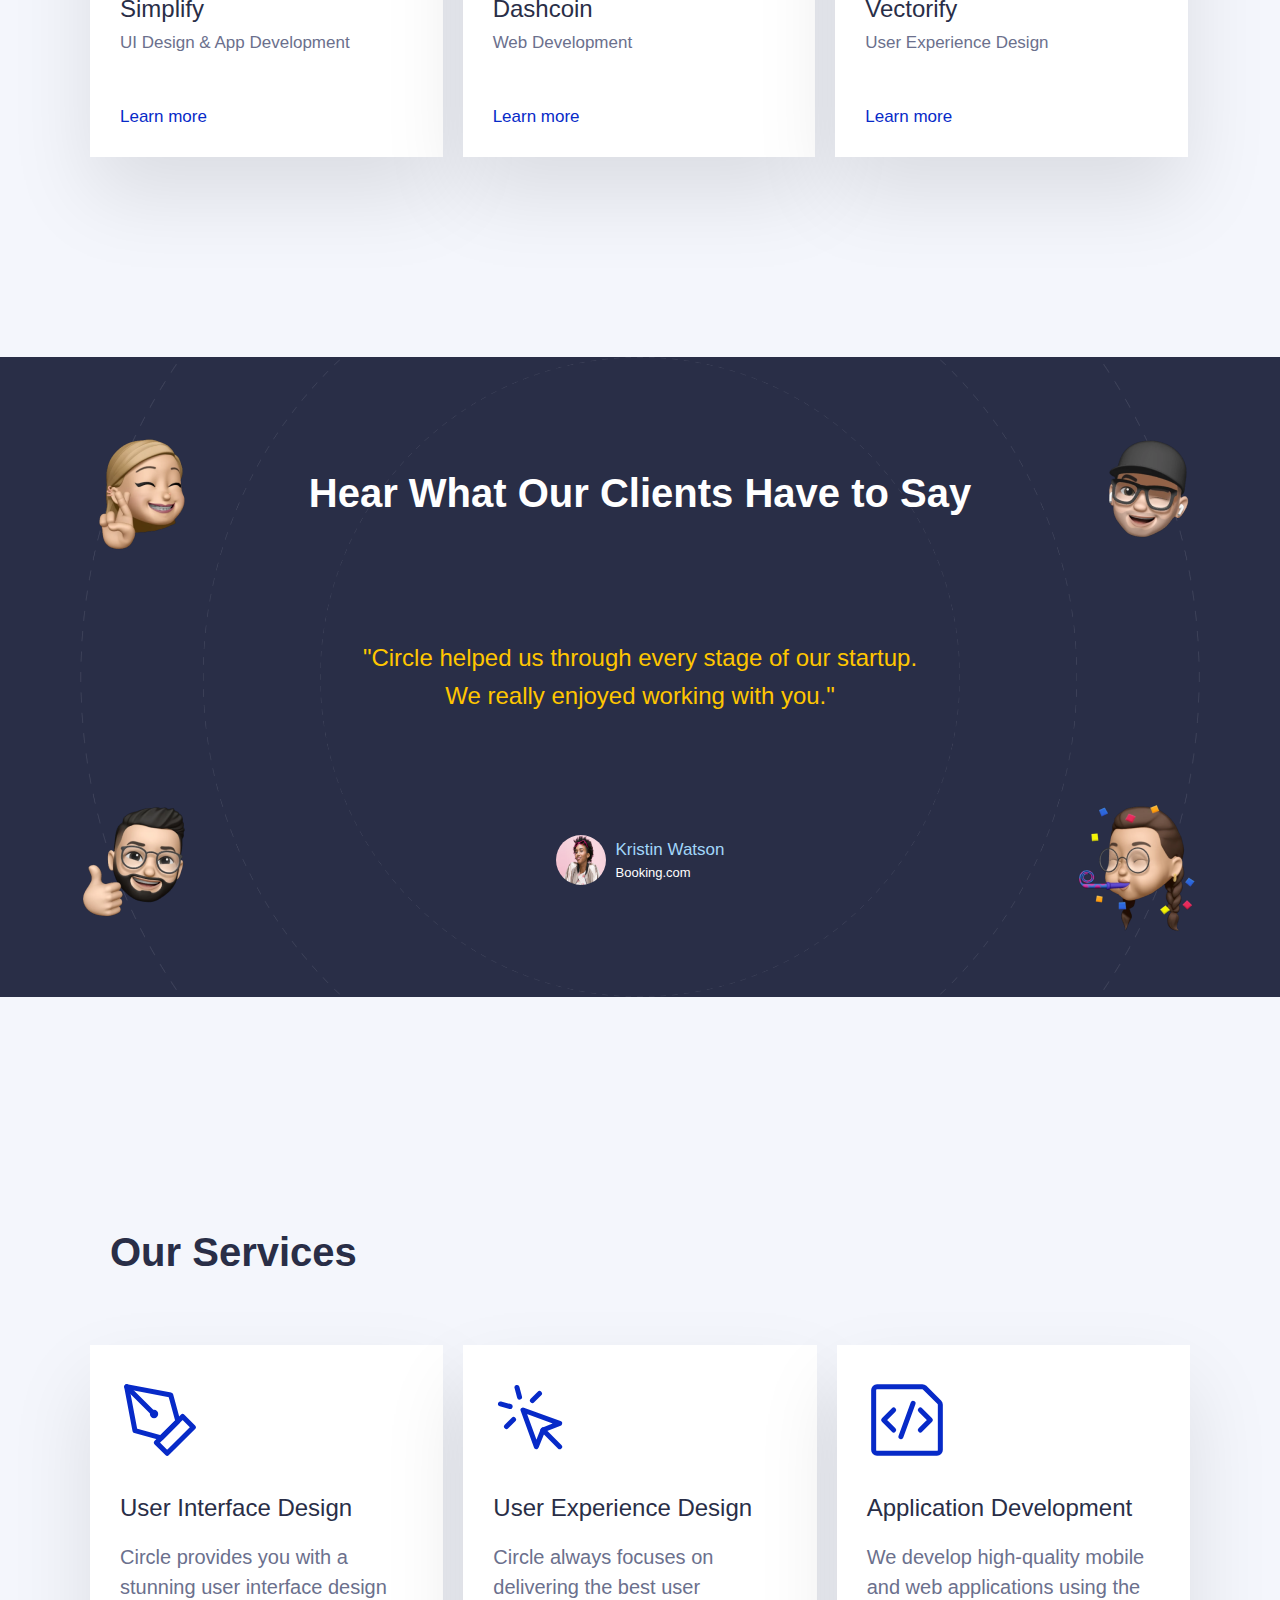
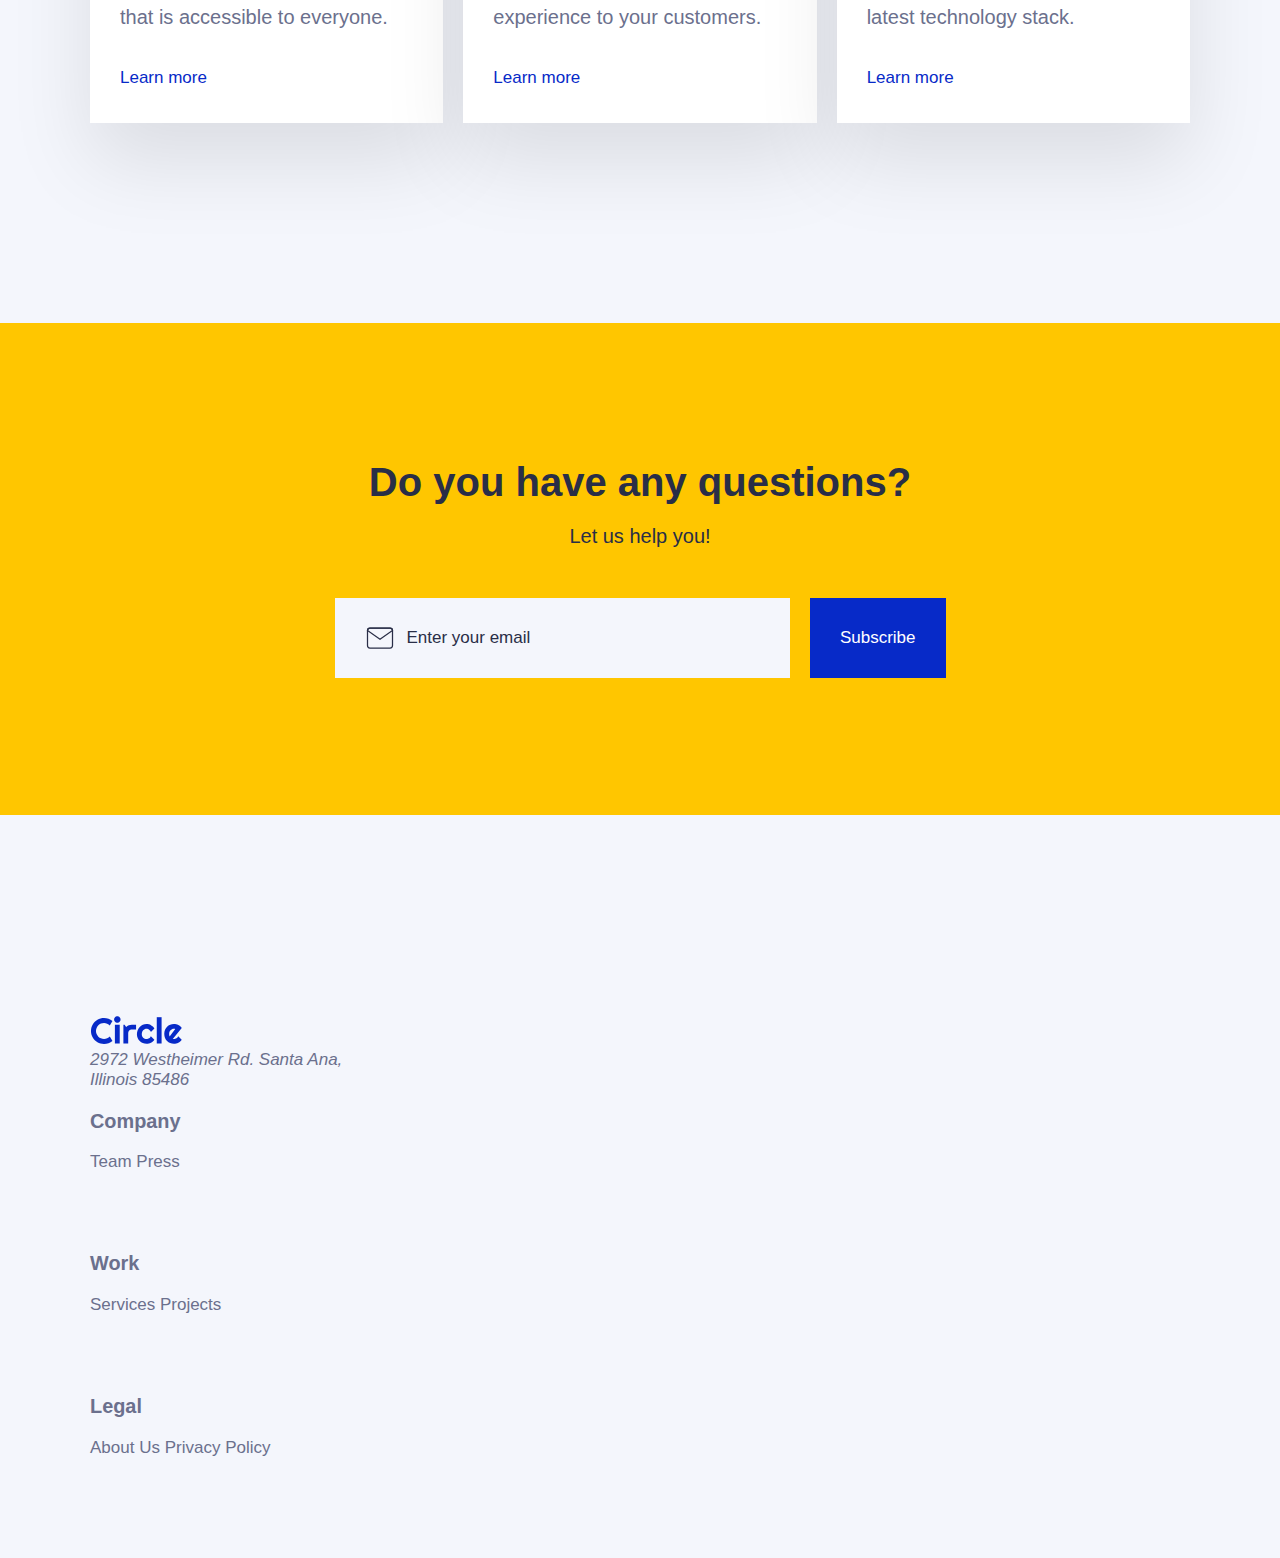
==== commit 74f5b0f4: "Drafted Other Pages, Pending Image link fixing, matching headers and footers, text and background ge" ====
--- a/index.html
+++ b/index.html
@@ -4,8 +4,7 @@
     <meta charset="UTF-8">
     <meta name="viewport" content="width=device-width, initial-scale=1.0">
     <title>Mid Project 2025</title>
-    <link rel="stylesheet" href="./styles/main.css">
-    <link rel="stylesheet" href="./styles/index.css">
+    <link rel="stylesheet" href="./index.css">
     <script src="./index.js"></script>
 
 </head>
@@ -52,6 +51,20 @@
             class="hero-illustration"
           />
         </div>
+        <div class="card-1">
+          <img
+            src="./images/hero-section/card-1.png"
+            alt="Hero illustration"
+            class="hero-illustration"
+          />
+        </div>
+        <div class="card-2">
+          <img
+            src="./images/hero-section/card-2.png"
+            alt="Hero illustration"
+            class="hero-illustration"
+          />
+        </div>
       </div>
     </section>
     
@@ -229,33 +242,45 @@
         </form>
       </div>
     </section>
-  
-    <footer class="footer">
-        <div class="footer-brand">
-            <img
-              src="./images/logos/circle.svg"
-              alt="Circle Logo"
-              class="footer-logo"
-            />
-          </div>
-      <address class="footer-address">
-        2972 Westheimer Rd. Santa Ana, Illinois 85486
-      </address>
-      <nav class="footer-nav">
-        <div class="footer-links">
-          <a href="#">Team</a>
-          <a href="#">Press</a>
-        </div>
-        <div class="footer-links">
-          <a href="#">Services</a>
-          <a href="#">Projects</a>
-        </div>
-        <div class="footer-links">
-          <a href="#">About Us</a>
-          <a href="#">Privacy Policy</a>
-        </div>
-      </nav>
-    </footer>
   </main>
   
+  <footer class="footer">
+    <div class="footer-content">
+      <div class="company-info">
+        <a href="/" class="logo">
+          <img
+            src="./images/logos/circle.svg"
+            alt="Circle logo"
+            class="logo-image"
+          />
+        </a>
+
+        <address class="company-address">
+          2972 Westheimer Rd. Santa Ana,<br />
+          Illinois 85486
+        </address>
+      </div>
+  
+      <div class="footer-links">
+        <div class="footer-column">
+          <h3 class="footer-heading">Company</h3>
+          <a href="#" class="footer-link">Team</a>
+          <a href="#" class="footer-link">Press</a>
+        </div>
+  
+        <div class="footer-column">
+          <h3 class="footer-heading">Work</h3>
+          <a href="#" class="footer-link">Services</a>
+          <a href="#" class="footer-link">Projects</a>
+        </div>
+  
+        <div class="footer-column">
+          <h3 class="footer-heading">Legal</h3>
+          <a href="#" class="footer-link">About Us</a>
+          <a href="#" class="footer-link">Privacy Policy</a>
+        </div>
+      </div>
+    </div>
+  </footer>
+
 </html>--- a/index.css
+++ b/index.css
@@ -0,0 +1,650 @@
+/* Base styles */
+:root {
+    --primary-color: #072ac8;
+    --secondary-color: #ffc600;
+    --text-primary: #292e47;
+    --text-secondary: #6b708d;
+    --bg-light: #f4f6fc;
+    --white: #ffffff;
+  }
+  
+  body {
+    margin: 0;
+    padding: 0;
+    font-family:
+      Roboto,
+      -apple-system,
+      Helvetica,
+      sans-serif;
+    background-color: var(--bg-light);
+  }
+  
+  img {
+    max-width: 100%;
+    height: auto;
+  }
+  
+  /* Header */
+  .header {
+    background-color: var(--bg-light);
+    padding: 20px 0;
+    position: fixed;
+    top: 0;
+    left: 0;
+    right: 0;
+    z-index: 1000;
+  }
+  
+  .nav-container {
+    max-width: 1100px;
+    margin: 0 auto;
+    display: flex;
+    justify-content: space-between;
+    align-items: center;
+    padding: 0 20px;
+  }
+  
+  .logo {
+    display: block;
+  }
+  
+  .logo-image {
+    height: 30px;
+    width: auto;
+  }
+  
+  .nav-menu {
+    display: flex;
+    list-style: none;
+    gap: 40px;
+    margin: 0;
+    padding: 0;
+  }
+  
+  .nav-link {
+    color: var(--text-secondary);
+    text-decoration: none;
+    font-size: 17px;
+    font-weight: 500;
+    transition: color 0.3s ease;
+  }
+  
+  .nav-link:hover {
+    color: var(--primary-color);
+  }
+  
+  .nav-contact {
+    padding: 12px 24px;
+  }
+  
+  @media (max-width: 991px) {
+    .nav-menu {
+      display: none;
+    }
+  
+    .nav-container {
+      justify-content: space-between;
+    }
+  }
+  
+  /* Main layout */
+  .main {
+    display: flex;
+    flex-direction: column;
+    overflow: hidden;
+  }
+  
+  /* Hero section */
+  .hero {
+    align-self: center;
+    margin-top: 100px;
+    width: 100%;
+    max-width: 1100px;
+  }
+  
+  .hero-container {
+    display: flex;
+    gap: 20px;
+  }
+  
+  .hero-content {
+    width: 44%;
+  }
+  
+  .hero-text {
+    margin: auto 0;
+  }
+  
+  .hero-title {
+    color: var(--text-primary);
+    font-size: 60px;
+    font-weight: 700;
+    margin: 0;
+  }
+  
+  .hero-description {
+    color: var(--text-secondary);
+    font-size: 20px;
+    line-height: 30px;
+    margin-top: 30px;
+  }
+  
+  .hero-buttons {
+    display: flex;
+    margin-top: 40px;
+    gap: 40px;
+    align-items: center;
+  }
+  
+  .btn {
+    font-size: 17px;
+    font-weight: 500;
+    padding: 15px 30px;
+    border: none;
+    cursor: pointer;
+  }
+  
+  .btn-primary {
+    background-color: var(--primary-color);
+    color: var(--white);
+  }
+  
+  .btn-text {
+    background: none;
+    color: var(--text-secondary);
+    padding: 0;
+  }
+  
+  .hero-image {
+    width: 56%;
+  }
+  
+  .hero-illustration {
+    aspect-ratio: 0.88;
+    object-fit: contain;
+    width: 100%;
+  }
+  
+/* Clients section */
+.clients {
+    margin-top: 130px;
+    padding: 0 60px;
+  }
+  
+  .clients-container {
+    max-width: 1100px;
+    margin: 0 auto;
+    display: flex;
+    justify-content: space-between;
+    align-items: center;
+    gap: 40px;
+    flex-wrap: wrap;
+  }
+  
+  .client-logo {
+    height: 50px;
+    width: auto;
+    object-fit: contain;
+  }
+  
+  /* Projects section */
+  .projects {
+    margin-top: 200px;
+    padding: 0 60px;
+  }
+  
+  .section-title {
+    color: var(--text-primary);
+    font-size: 40px;
+    font-weight: 700;
+    margin-left: 110px;
+  }
+  
+  .projects-grid {
+    display: flex;
+    gap: 20px;
+    margin-top: 70px;
+    max-width: 1100px;
+    margin: 70px auto 0;
+  }
+  
+  .project-card {
+    background-color: var(--white);
+    box-shadow: 0px 39px 78px rgba(0, 0, 0, 0.1);
+    width: calc(33.33% - 14px);
+  }
+  
+  .project-image {
+    aspect-ratio: 1.42;
+    width: 100%;
+    object-fit: contain;
+  }
+  
+  .project-content {
+    padding: 30px;
+  }
+  
+  .project-title {
+    color: var(--text-primary);
+    font-size: 24px;
+    font-weight: 500;
+    margin: 0;
+  }
+  
+  .project-description {
+    color: var(--text-secondary);
+    font-size: 17px;
+    margin: 10px 0 0;
+  }
+  
+  .project-link {
+    color: var(--primary-color);
+    text-decoration: none;
+    display: block;
+    margin-top: 54px;
+    font-size: 17px;
+  }
+  
+  /* Testimonials section */
+  .testimonials {
+    background-color: var(--text-primary);
+    margin-top: 200px;
+    position: relative;
+    padding: 62px;
+  }
+  
+  .testimonials-bg {
+    position: absolute;
+    inset: 0;
+    width: 100%;
+    height: 100%;
+    object-fit: cover;
+  }
+  
+  .testimonials-content {
+    position: relative;
+    z-index: 1;
+  }
+  
+  .testimonials-header {
+    display: flex;
+    align-items: center;
+    justify-content: space-between;
+    gap: 20px;
+  }
+  
+  .testimonials-decoration {
+    width: 150px;
+    aspect-ratio: 1;
+    object-fit: contain;
+  }
+  
+  .testimonials-title {
+    color: var(--white);
+    font-size: 40px;
+    font-weight: 700;
+    text-align: center;
+    flex-grow: 1;
+  }
+  
+  .testimonial-quote {
+    color: var(--secondary-color);
+    font-size: 24px;
+    font-weight: 500;
+    line-height: 38px;
+    text-align: center;
+    margin: 70px auto;
+    max-width: 596px;
+  }
+  
+  .testimonial-author {
+    display: flex;
+    align-items: center;
+    justify-content: space-between;
+    margin-top: 52px;
+  }
+  
+  .author-info {
+    display: flex;
+    align-items: center;
+    gap: 10px;
+  }
+  
+  .author-image {
+    width: 50px;
+    aspect-ratio: 1;
+    border-radius: 50%;
+  }
+  
+  .author-details {
+    display: flex;
+    flex-direction: column;
+  }
+  
+  .author-name {
+    color: #a2d6f9;
+    font-size: 17px;
+  }
+  
+  .author-company {
+    color: var(--white);
+    font-size: 13px;
+    margin-top: 5px;
+  }
+  
+  .author-decoration {
+    width: 150px;
+    aspect-ratio: 1;
+    object-fit: contain;
+  }
+  
+  /* Services section */
+  .services {
+    margin-top: 200px;
+  }
+  
+  .services-grid {
+    display: flex;
+    gap: 20px;
+    max-width: 1100px;
+    margin: 70px auto 0;
+  }
+  
+  .service-card {
+    background-color: var(--white);
+    box-shadow: 0px 39px 78px rgba(0, 0, 0, 0.1);
+    padding: 35px 30px;
+    width: calc(33.33% - 14px);
+  }
+  
+  .service-icon {
+    width: 80px;
+    aspect-ratio: 1;
+  }
+  
+  .service-title {
+    color: var(--text-primary);
+    font-size: 24px;
+    font-weight: 500;
+    margin: 30px 0 0;
+  }
+  
+  .service-description {
+    color: var(--text-secondary);
+    font-size: 20px;
+    line-height: 30px;
+    margin: 20px 0 0;
+  }
+  
+  .service-link {
+    color: var(--primary-color);
+    font-size: 17px;
+    text-decoration: none;
+    display: block;
+    margin-top: 36px;
+  }
+  
+  /* CTA section */
+  .cta {
+    background-color: var(--secondary-color);
+    margin-top: 200px;
+    padding: 137px 80px;
+    text-align: center;
+  }
+  
+  .cta-container {
+    max-width: 611px;
+    margin: 0 auto;
+  }
+  
+  .cta-title {
+    color: var(--text-primary);
+    font-size: 40px;
+    font-weight: 700;
+    margin: 0;
+  }
+  
+  .cta-subtitle {
+    color: var(--text-primary);
+    font-size: 20px;
+    margin: 20px 0 0;
+  }
+  
+  .subscribe-form {
+    display: flex;
+    gap: 20px;
+    margin-top: 50px;
+  }
+  
+  .input-group {
+    background-color: var(--bg-light);
+    display: flex;
+    padding: 25px 30px;
+    align-items: center;
+    gap: 10px;
+    flex-grow: 1;
+  }
+  
+  .input-icon {
+    width: 30px;
+    aspect-ratio: 1;
+  }
+  
+  .subscribe-input {
+    border: none;
+    background: none;
+    color: var(--text-primary);
+    font-size: 17px;
+    width: 100%;
+  }
+  
+  .subscribe-input::placeholder {
+    color: var(--text-primary);
+  }
+  
+  /* Footer */
+  .footer {
+    display: flex;
+    justify-content: space-between;
+    max-width: 1100px;
+    margin: 200px auto 100px;
+    color: var(--text-secondary);
+    font-size: 17px;
+  }
+  
+  .footer-address {
+    font-style: normal;
+    line-height: 26px;
+  }
+  
+  .footer-nav {
+    display: flex;
+    gap: 106px;
+  }
+  
+  .footer-links {
+    display: flex;
+    flex-direction: column;
+    gap: 60px;
+  }
+  
+  .footer-links a {
+    color: inherit;
+    text-decoration: none;
+  }
+  
+  /* Responsive styles */
+  @media (max-width: 991px) {
+    .hero {
+      margin-top: 40px;
+    }
+  
+    .hero-container {
+      flex-direction: column;
+    }
+  
+    .hero-content,
+    .hero-image {
+      width: 100%;
+    }
+  
+    .hero-title {
+      font-size: 40px;
+    }
+  
+    .section-decoration {
+      margin-top: 40px;
+    }
+  
+    .projects {
+      margin-top: 40px;
+      padding: 0 20px;
+    }
+  
+    .section-title {
+      margin-left: 10px;
+    }
+  
+    .projects-grid,
+    .services-grid {
+      flex-direction: column;
+      gap: 40px;
+    }
+  
+    .project-card,
+    .service-card {
+      width: 100%;
+    }
+  
+    .testimonials {
+      margin-top: 40px;
+      padding: 20px;
+    }
+  
+    .testimonial-quote {
+      margin: 40px auto;
+    }
+  
+    .cta {
+      margin-top: 40px;
+      padding: 100px 20px;
+    }
+  
+/* Footer */
+.footer {
+    margin-top: 140px;
+    width: 100%;
+  }
+  
+  .footer-content {
+    display: flex;
+    justify-content: space-between;
+    padding: 40px 80px;
+  }
+  
+  .company-info {
+    display: flex;
+    flex-direction: column;
+    gap: 24px;
+  }
+  
+  .footer-logo {
+    color: #0037ff;
+    font-size: 24px;
+    font-weight: 600;
+    margin: 0;
+  }
+  
+  .company-address {
+    color: #6b7280;
+    font-style: normal;
+  }
+  
+  .footer-links {
+    display: flex;
+    gap: 120px;
+  }
+  
+  .footer-column {
+    display: flex;
+    flex-direction: column;
+    gap: 16px;
+  }
+  
+  .footer-heading {
+    color: #374151;
+    font-weight: 500;
+    font-size: 16px;
+    margin: 0;
+  }
+  
+  .footer-link {
+    color: #6b7280;
+    text-decoration: none;
+  }
+  
+  /* Responsive styles */
+  @media (max-width: 991px) {
+    .header {
+      padding-left: 40px;
+      padding-right: 40px;
+    }
+  
+    .main-content {
+      padding-left: 40px;
+      padding-right: 40px;
+    }
+  
+    .footer-content {
+      padding-left: 40px;
+      padding-right: 40px;
+    }
+  
+    .footer-links {
+      gap: 60px;
+    }
+  }
+  
+  @media (max-width: 640px) {
+    .header {
+      padding-left: 20px;
+      padding-right: 20px;
+    }
+  
+    .main-nav {
+      display: none;
+    }
+  
+    .mobile-menu-toggle {
+      display: block;
+    }
+  
+    .main-content {
+      padding-left: 20px;
+      padding-right: 20px;
+    }
+  
+    .contact-title {
+      font-size: 36px;
+    }
+  
+    .form-row {
+      flex-direction: column;
+      gap: 24px;
+    }
+  
+    .footer-content {
+      padding-left: 20px;
+      padding-right: 20px;
+      flex-direction: column;
+      gap: 40px;
+    }
+  
+    .footer-links {
+      flex-direction: column;
+      gap: 40px;
+    }
+  }
+  
+
+}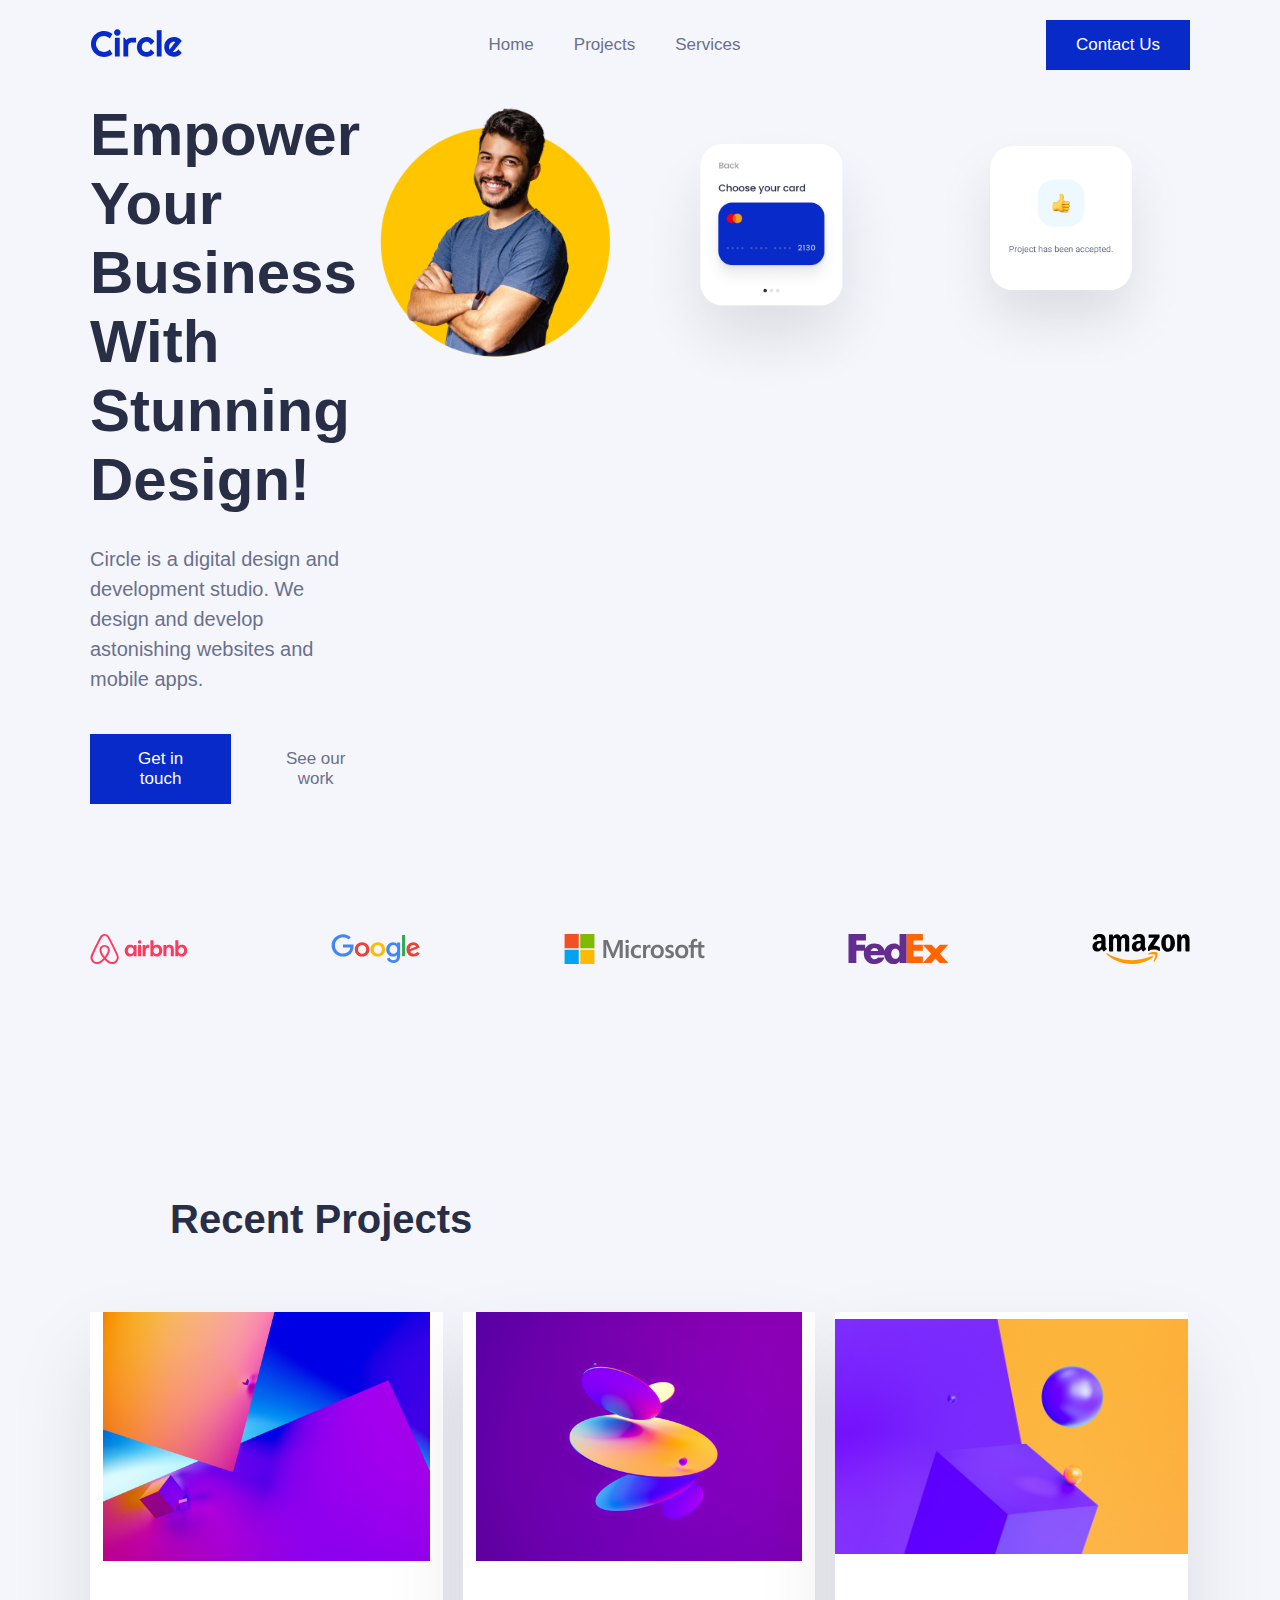
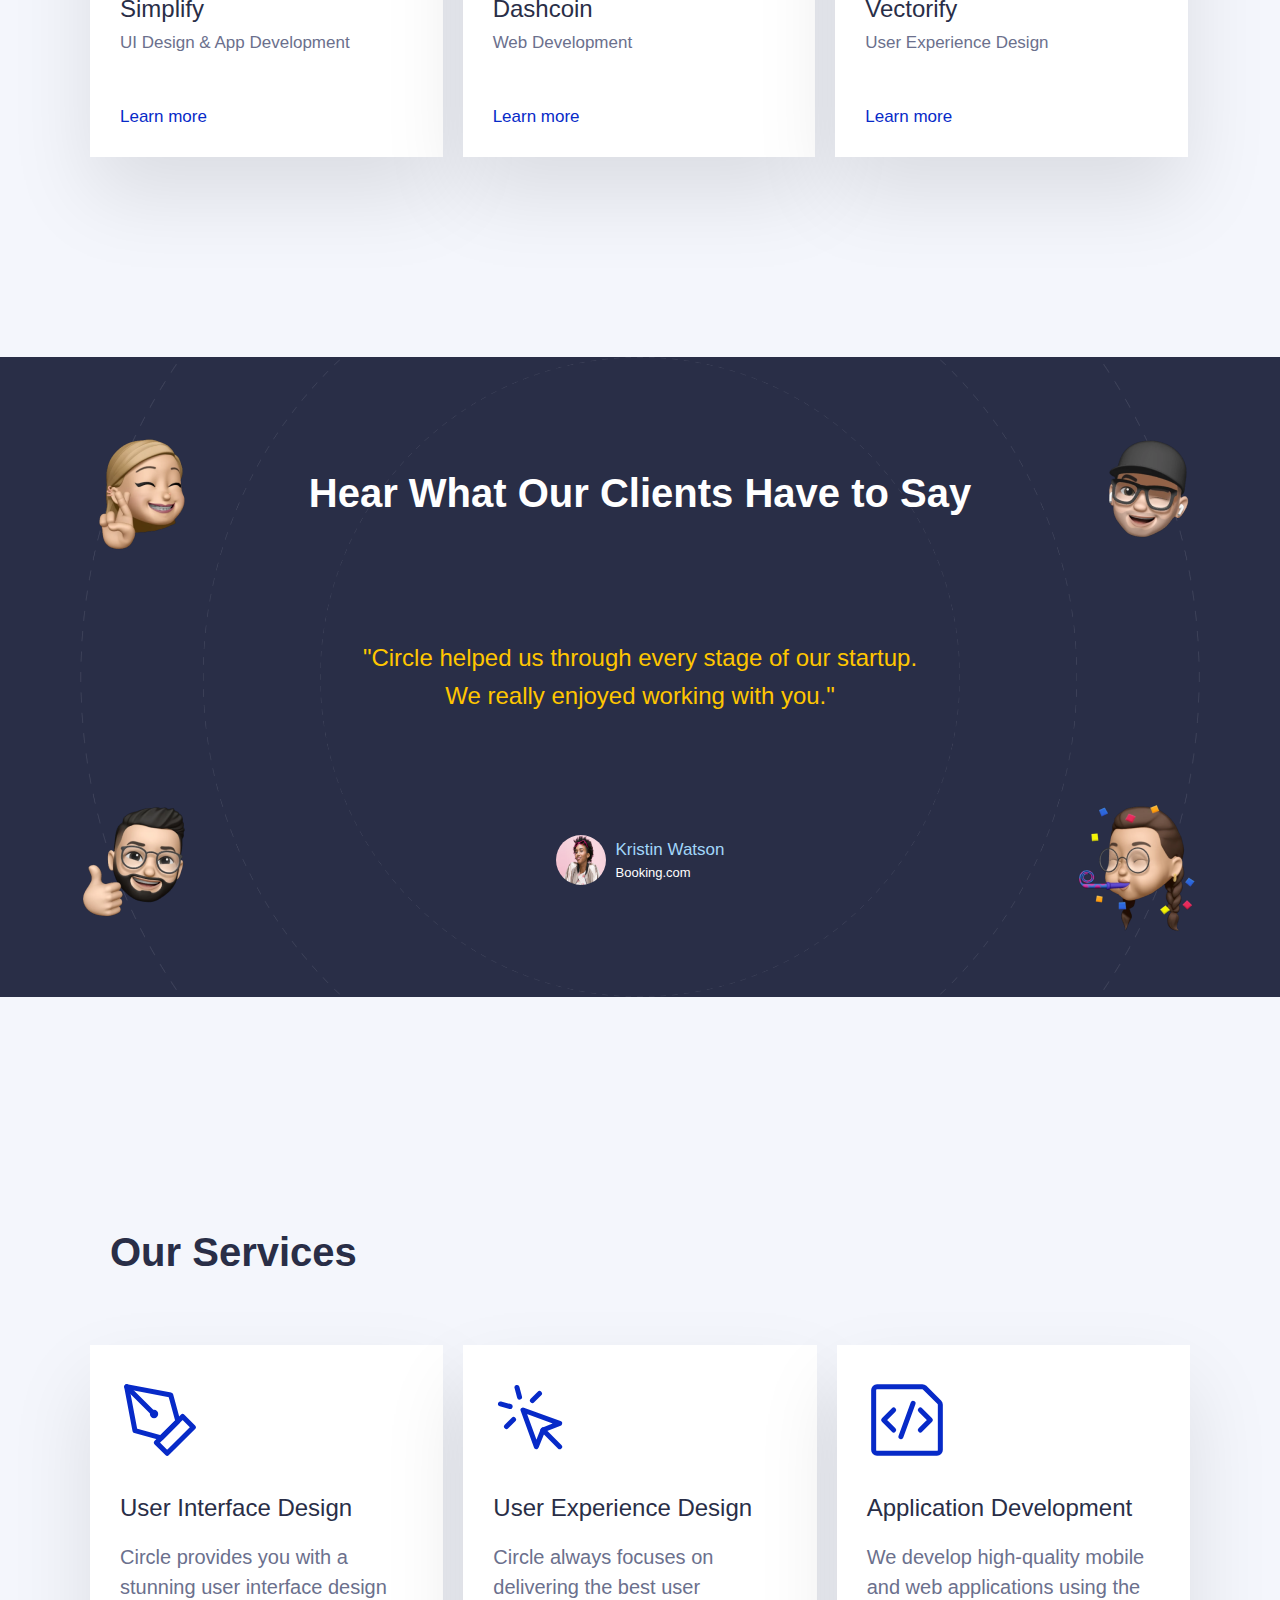
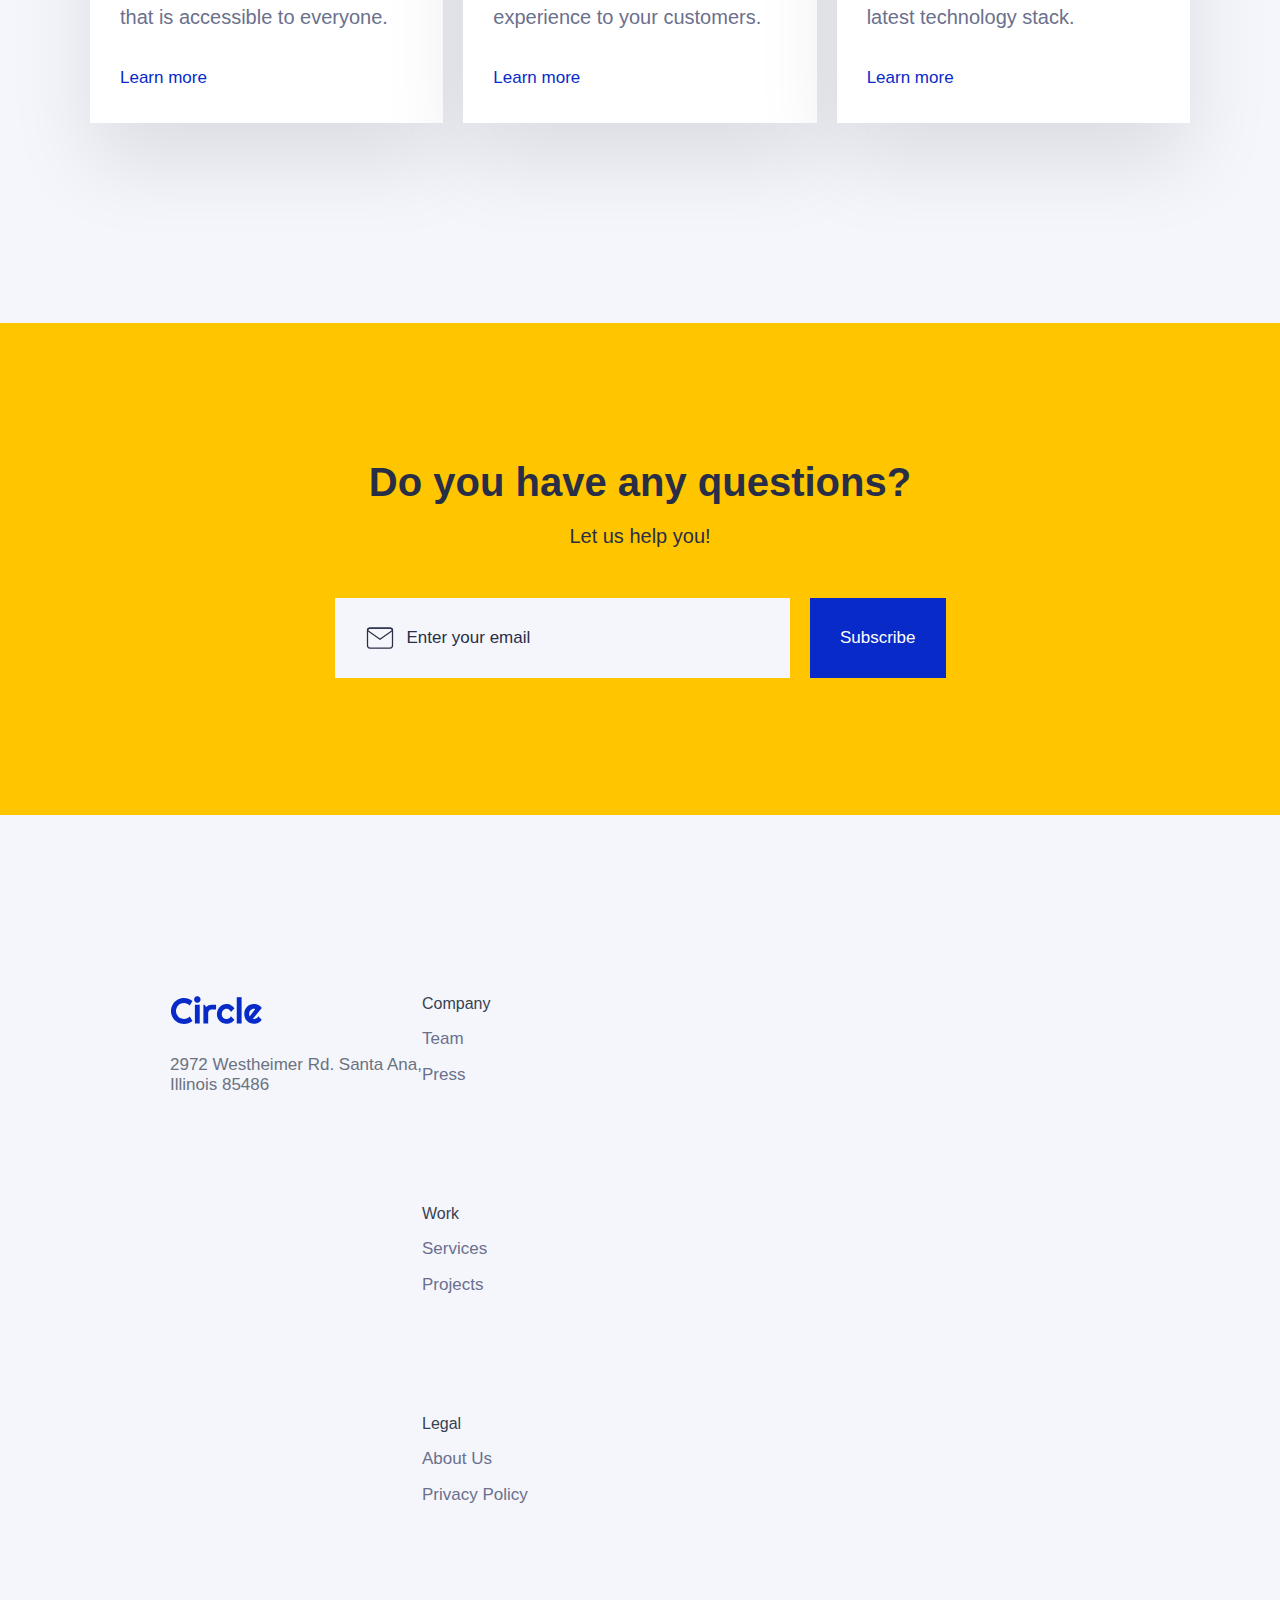
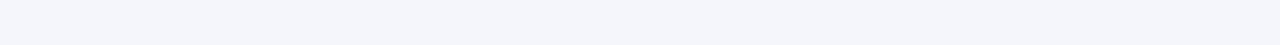
==== commit b704ff5b: "Fixed image links, made headers and footers the same except for main page, pending fixing main page " ====
--- a/index.html
+++ b/index.html
@@ -247,14 +247,13 @@
   <footer class="footer">
     <div class="footer-content">
       <div class="company-info">
-        <a href="/" class="logo">
+        <a href="/" class="footer-logo">
           <img
             src="./images/logos/circle.svg"
             alt="Circle logo"
             class="logo-image"
           />
         </a>
-
         <address class="company-address">
           2972 Westheimer Rd. Santa Ana,<br />
           Illinois 85486
--- a/index.css
+++ b/index.css
@@ -19,10 +19,7 @@
     background-color: var(--bg-light);
   }
   
-  img {
-    max-width: 100%;
-    height: auto;
-  }
+
   
   /* Header */
   .header {
@@ -530,121 +527,122 @@
       padding: 100px 20px;
     }
   
-/* Footer */
+  }
+
+/* Footer styles */
 .footer {
-    margin-top: 140px;
-    width: 100%;
-  }
-  
+  margin-top: 140px;
+  width: 100%;
+}
+
+.footer-content {
+  display: flex;
+  justify-content: space-between;
+  padding: 40px 80px;
+}
+
+.company-info {
+  display: flex;
+  flex-direction: column;
+  gap: 24px;
+}
+
+.footer-logo {
+  color: #0037ff;
+  font-size: 24px;
+  font-weight: 600;
+  margin: 0;
+}
+
+.company-address {
+  color: #6b7280;
+  font-style: normal;
+}
+
+.footer-links {
+  display: flex;
+  gap: 120px;
+}
+
+.footer-column {
+  display: flex;
+  flex-direction: column;
+  gap: 16px;
+}
+
+.footer-heading {
+  color: #374151;
+  font-weight: 500;
+  font-size: 16px;
+  margin: 0;
+}
+
+.footer-link {
+  color: #6b7280;
+  text-decoration: none;
+}
+
+/* Responsive styles */
+@media (max-width: 991px) {
+  .header {
+    padding-left: 40px;
+    padding-right: 40px;
+  }
+
+  .main-content {
+    padding-left: 40px;
+    padding-right: 40px;
+  }
+
   .footer-content {
-    display: flex;
-    justify-content: space-between;
-    padding: 40px 80px;
-  }
-  
-  .company-info {
-    display: flex;
+    padding-left: 40px;
+    padding-right: 40px;
+  }
+
+  .footer-links {
+    gap: 60px;
+  }
+}
+
+@media (max-width: 640px) {
+  .header {
+    padding-left: 20px;
+    padding-right: 20px;
+  }
+
+  .main-nav {
+    display: none;
+  }
+
+  .mobile-menu-toggle {
+    display: block;
+  }
+
+  .main-content {
+    padding-left: 20px;
+    padding-right: 20px;
+  }
+
+  .contact-title {
+    font-size: 36px;
+  }
+
+  .form-row {
     flex-direction: column;
     gap: 24px;
   }
-  
-  .footer-logo {
-    color: #0037ff;
-    font-size: 24px;
-    font-weight: 600;
-    margin: 0;
-  }
-  
-  .company-address {
-    color: #6b7280;
-    font-style: normal;
-  }
-  
+
+  .footer-content {
+    padding-left: 20px;
+    padding-right: 20px;
+    flex-direction: column;
+    gap: 40px;
+  }
+
   .footer-links {
-    display: flex;
-    gap: 120px;
-  }
-  
-  .footer-column {
-    display: flex;
     flex-direction: column;
-    gap: 16px;
-  }
-  
-  .footer-heading {
-    color: #374151;
-    font-weight: 500;
-    font-size: 16px;
-    margin: 0;
-  }
-  
-  .footer-link {
-    color: #6b7280;
-    text-decoration: none;
-  }
-  
-  /* Responsive styles */
-  @media (max-width: 991px) {
-    .header {
-      padding-left: 40px;
-      padding-right: 40px;
-    }
-  
-    .main-content {
-      padding-left: 40px;
-      padding-right: 40px;
-    }
-  
-    .footer-content {
-      padding-left: 40px;
-      padding-right: 40px;
-    }
-  
-    .footer-links {
-      gap: 60px;
-    }
-  }
-  
-  @media (max-width: 640px) {
-    .header {
-      padding-left: 20px;
-      padding-right: 20px;
-    }
-  
-    .main-nav {
-      display: none;
-    }
-  
-    .mobile-menu-toggle {
-      display: block;
-    }
-  
-    .main-content {
-      padding-left: 20px;
-      padding-right: 20px;
-    }
-  
-    .contact-title {
-      font-size: 36px;
-    }
-  
-    .form-row {
-      flex-direction: column;
-      gap: 24px;
-    }
-  
-    .footer-content {
-      padding-left: 20px;
-      padding-right: 20px;
-      flex-direction: column;
-      gap: 40px;
-    }
-  
-    .footer-links {
-      flex-direction: column;
-      gap: 40px;
-    }
-  }
-  
-
-}+    gap: 40px;
+  }
+}
+
+
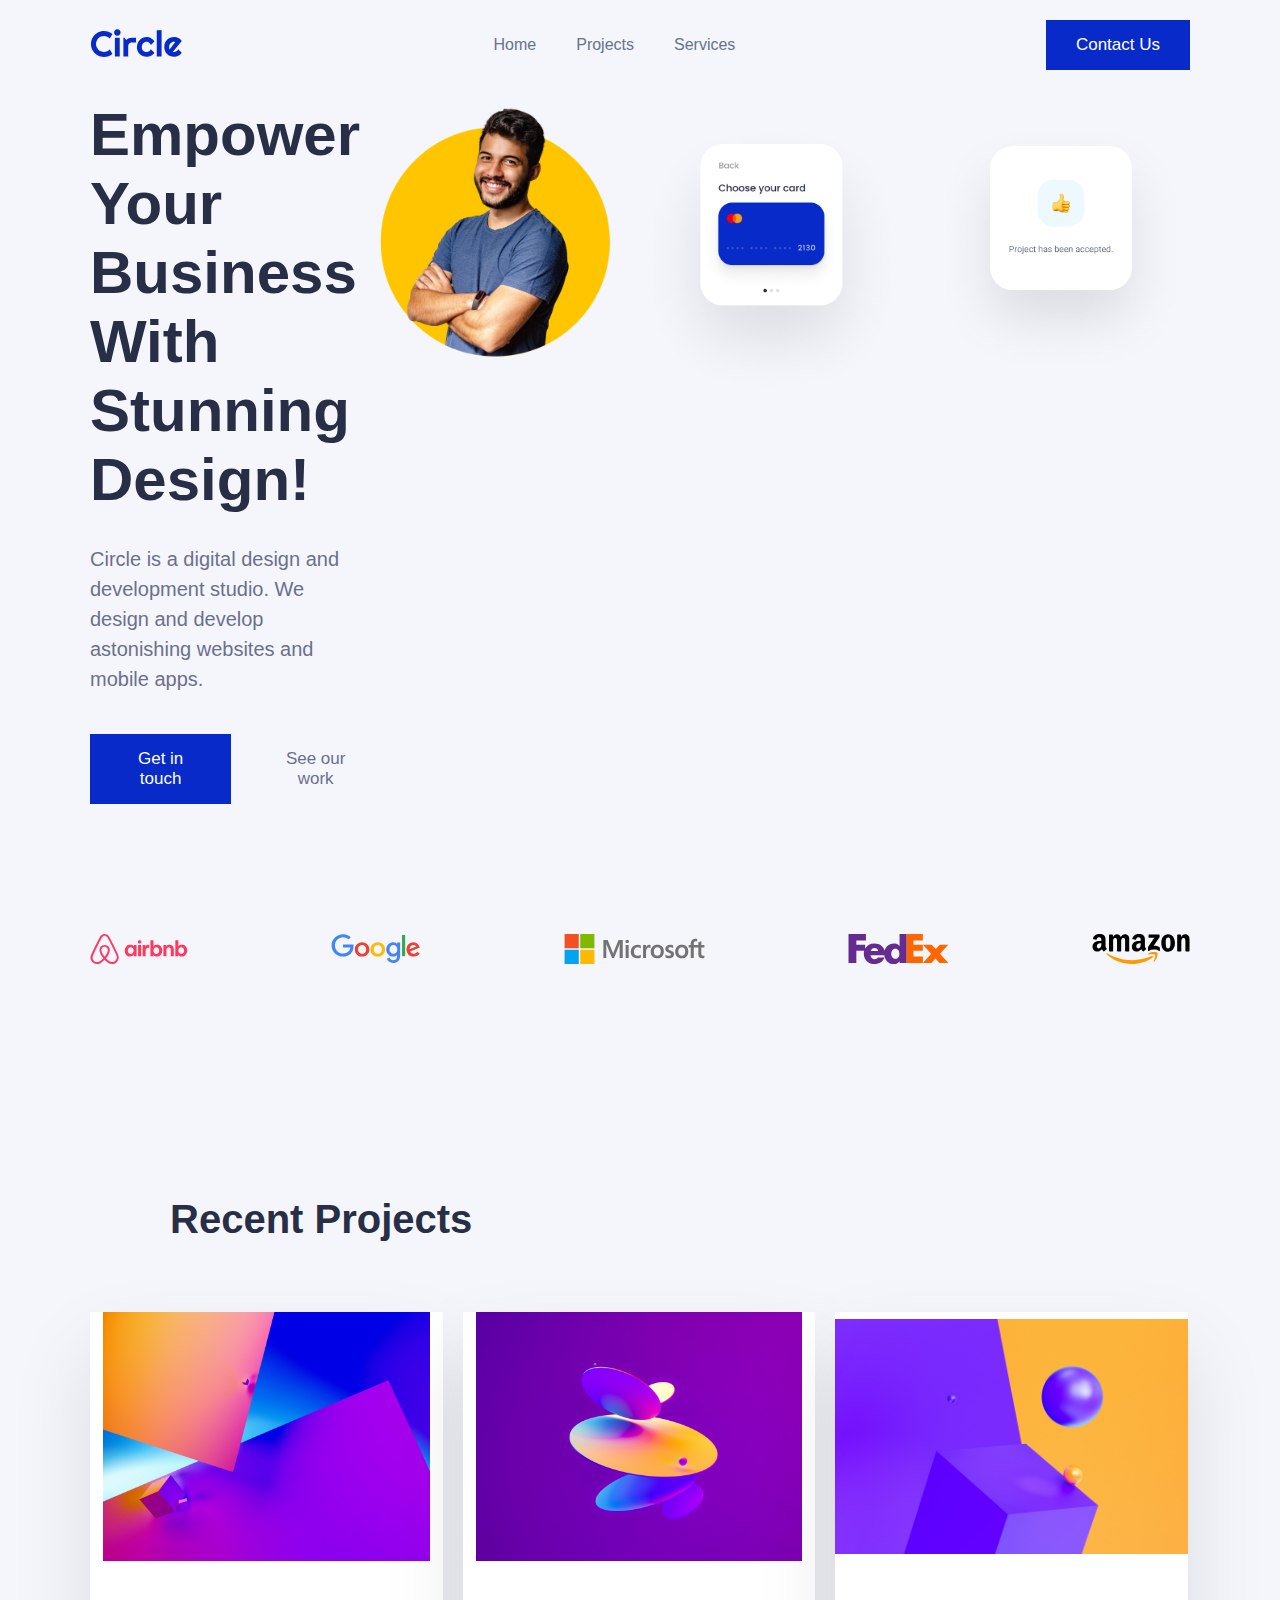
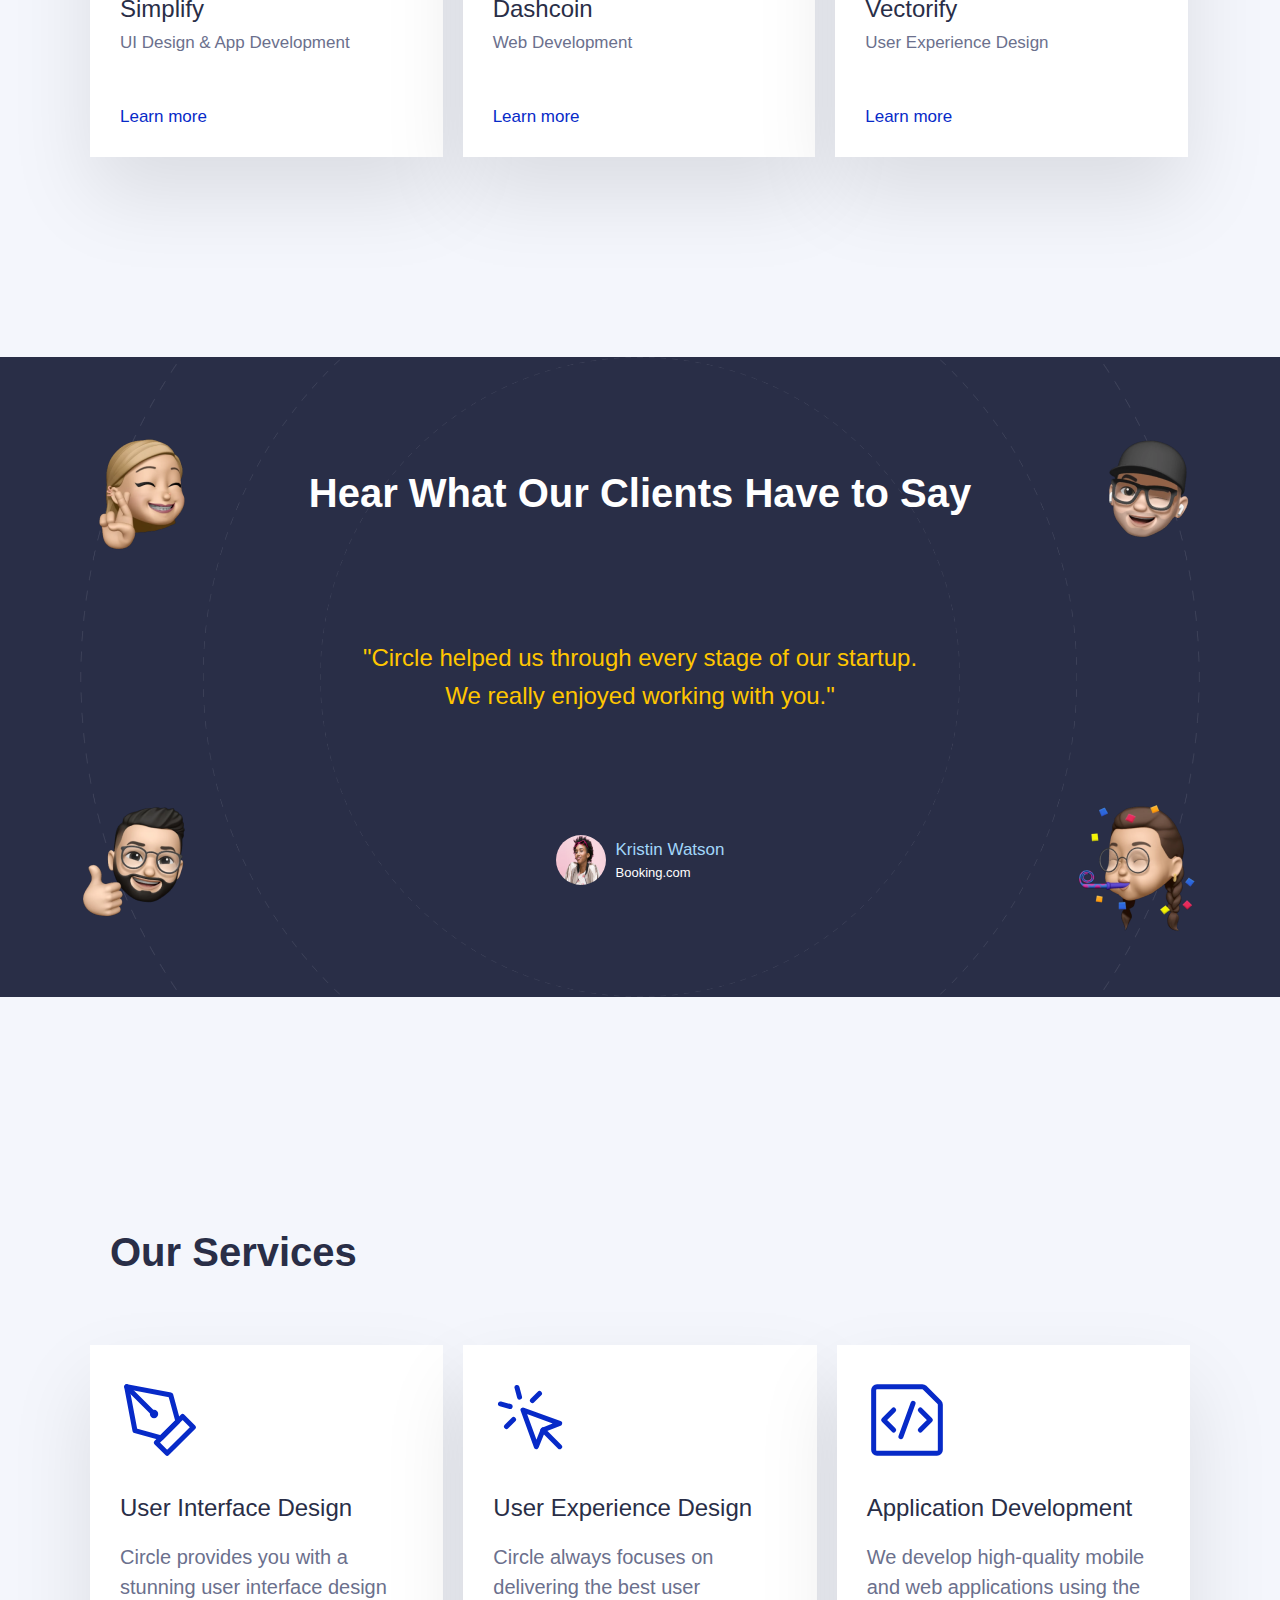
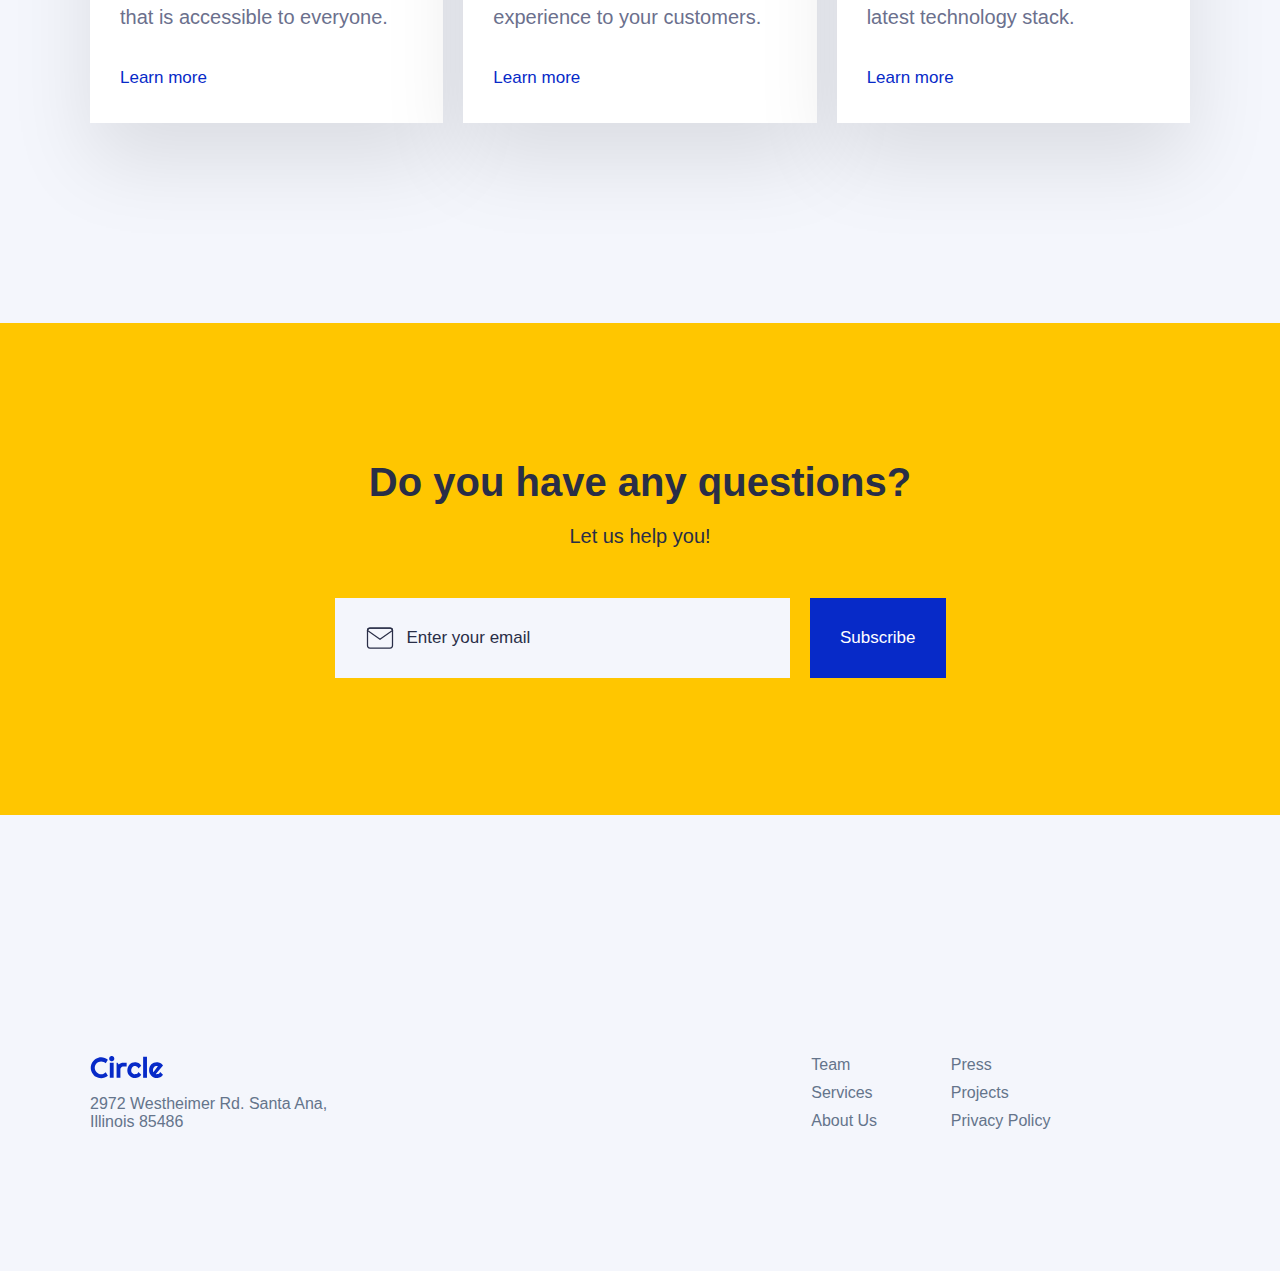
==== commit 159b774c: "Modified Footer, still a work in progress" ====
--- a/index.html
+++ b/index.html
@@ -245,41 +245,26 @@
   </main>
   
   <footer class="footer">
-    <div class="footer-content">
-      <div class="company-info">
-        <a href="/" class="footer-logo">
-          <img
-            src="./images/logos/circle.svg"
-            alt="Circle logo"
-            class="logo-image"
-          />
-        </a>
-        <address class="company-address">
-          2972 Westheimer Rd. Santa Ana,<br />
-          Illinois 85486
-        </address>
-      </div>
-  
-      <div class="footer-links">
-        <div class="footer-column">
-          <h3 class="footer-heading">Company</h3>
-          <a href="#" class="footer-link">Team</a>
-          <a href="#" class="footer-link">Press</a>
-        </div>
-  
-        <div class="footer-column">
-          <h3 class="footer-heading">Work</h3>
-          <a href="#" class="footer-link">Services</a>
-          <a href="#" class="footer-link">Projects</a>
-        </div>
-  
-        <div class="footer-column">
-          <h3 class="footer-heading">Legal</h3>
-          <a href="#" class="footer-link">About Us</a>
-          <a href="#" class="footer-link">Privacy Policy</a>
-        </div>
-      </div>
+    <div class="brand-section">
+      <img src="./images/logos/circle.svg" alt="Circle" class="brand-name" />
+      <address class="address">
+        2972 Westheimer Rd. Santa Ana,<br />
+        Illinois 85486
+      </address>
     </div>
+    <nav class="footer-nav">
+      <ul class="nav-group">
+        <li><a href="#team" class="nav-link">Team</a></li>
+        <li><a href="#services" class="nav-link">Services</a></li>
+        <li><a href="#about" class="nav-link">About Us</a></li>
+      </ul>
+      <ul class="nav-group">
+        <li><a href="#press" class="nav-link">Press</a></li>
+        <li><a href="#projects" class="nav-link">Projects</a></li>
+        <li><a href="#privacy" class="nav-link">Privacy Policy</a></li>
+      </ul>
+    </nav>
   </footer>
+  
 
 </html>--- a/index.css
+++ b/index.css
@@ -528,59 +528,78 @@
     }
   
   }
-
-/* Footer styles */
+/* Footer */
 .footer {
-  margin-top: 140px;
-  width: 100%;
-}
-
-.footer-content {
   display: flex;
   justify-content: space-between;
   padding: 40px 80px;
 }
 
-.company-info {
-  display: flex;
-  flex-direction: column;
-  gap: 24px;
-}
-
-.footer-logo {
-  color: #0037ff;
-  font-size: 24px;
-  font-weight: 600;
-  margin: 0;
-}
-
-.company-address {
-  color: #6b7280;
-  font-style: normal;
-}
-
-.footer-links {
-  display: flex;
-  gap: 120px;
-}
-
-.footer-column {
+.brand-section {
   display: flex;
   flex-direction: column;
   gap: 16px;
 }
 
-.footer-heading {
-  color: #374151;
-  font-weight: 500;
+.brand-name {
+  height: 24px;
+  width: auto;
+  margin: 0;
+  align-self: flex-start;
+}
+
+.address {
   font-size: 16px;
+  color: #64748b;
+  font-style: normal;
+}
+
+.footer-nav {
+  display: grid;
+  grid-template-columns: repeat(3, minmax(0, 1fr));
+  gap: 40px;
+}
+
+.nav-group {
+  display: flex;
+  flex-direction: column;
+  gap: 8px;
+  list-style: none;
+  padding: 0;
   margin: 0;
 }
 
-.footer-link {
-  color: #6b7280;
+.nav-link {
+  font-size: 16px;
+  color: #64748b;
   text-decoration: none;
 }
+
+.nav-link:hover {
+  text-decoration: underline;
+}
+
+@media (max-width: 991px) {
+  .footer {
+    padding-left: 40px;
+    padding-right: 40px;
+  }
+}
+
+@media (max-width: 640px) {
+  .footer {
+    padding: 20px;
+    flex-direction: column;
+    gap: 24px;
+  }
+
+  .footer-nav {
+    grid-template-columns: repeat(2, minmax(0, 1fr));
+  }
+}
+
+
+
 
 /* Responsive styles */
 @media (max-width: 991px) {
@@ -593,15 +612,6 @@
     padding-left: 40px;
     padding-right: 40px;
   }
-
-  .footer-content {
-    padding-left: 40px;
-    padding-right: 40px;
-  }
-
-  .footer-links {
-    gap: 60px;
-  }
 }
 
 @media (max-width: 640px) {
@@ -631,18 +641,6 @@
     flex-direction: column;
     gap: 24px;
   }
-
-  .footer-content {
-    padding-left: 20px;
-    padding-right: 20px;
-    flex-direction: column;
-    gap: 40px;
-  }
-
-  .footer-links {
-    flex-direction: column;
-    gap: 40px;
-  }
-}
-
-
+}
+
+
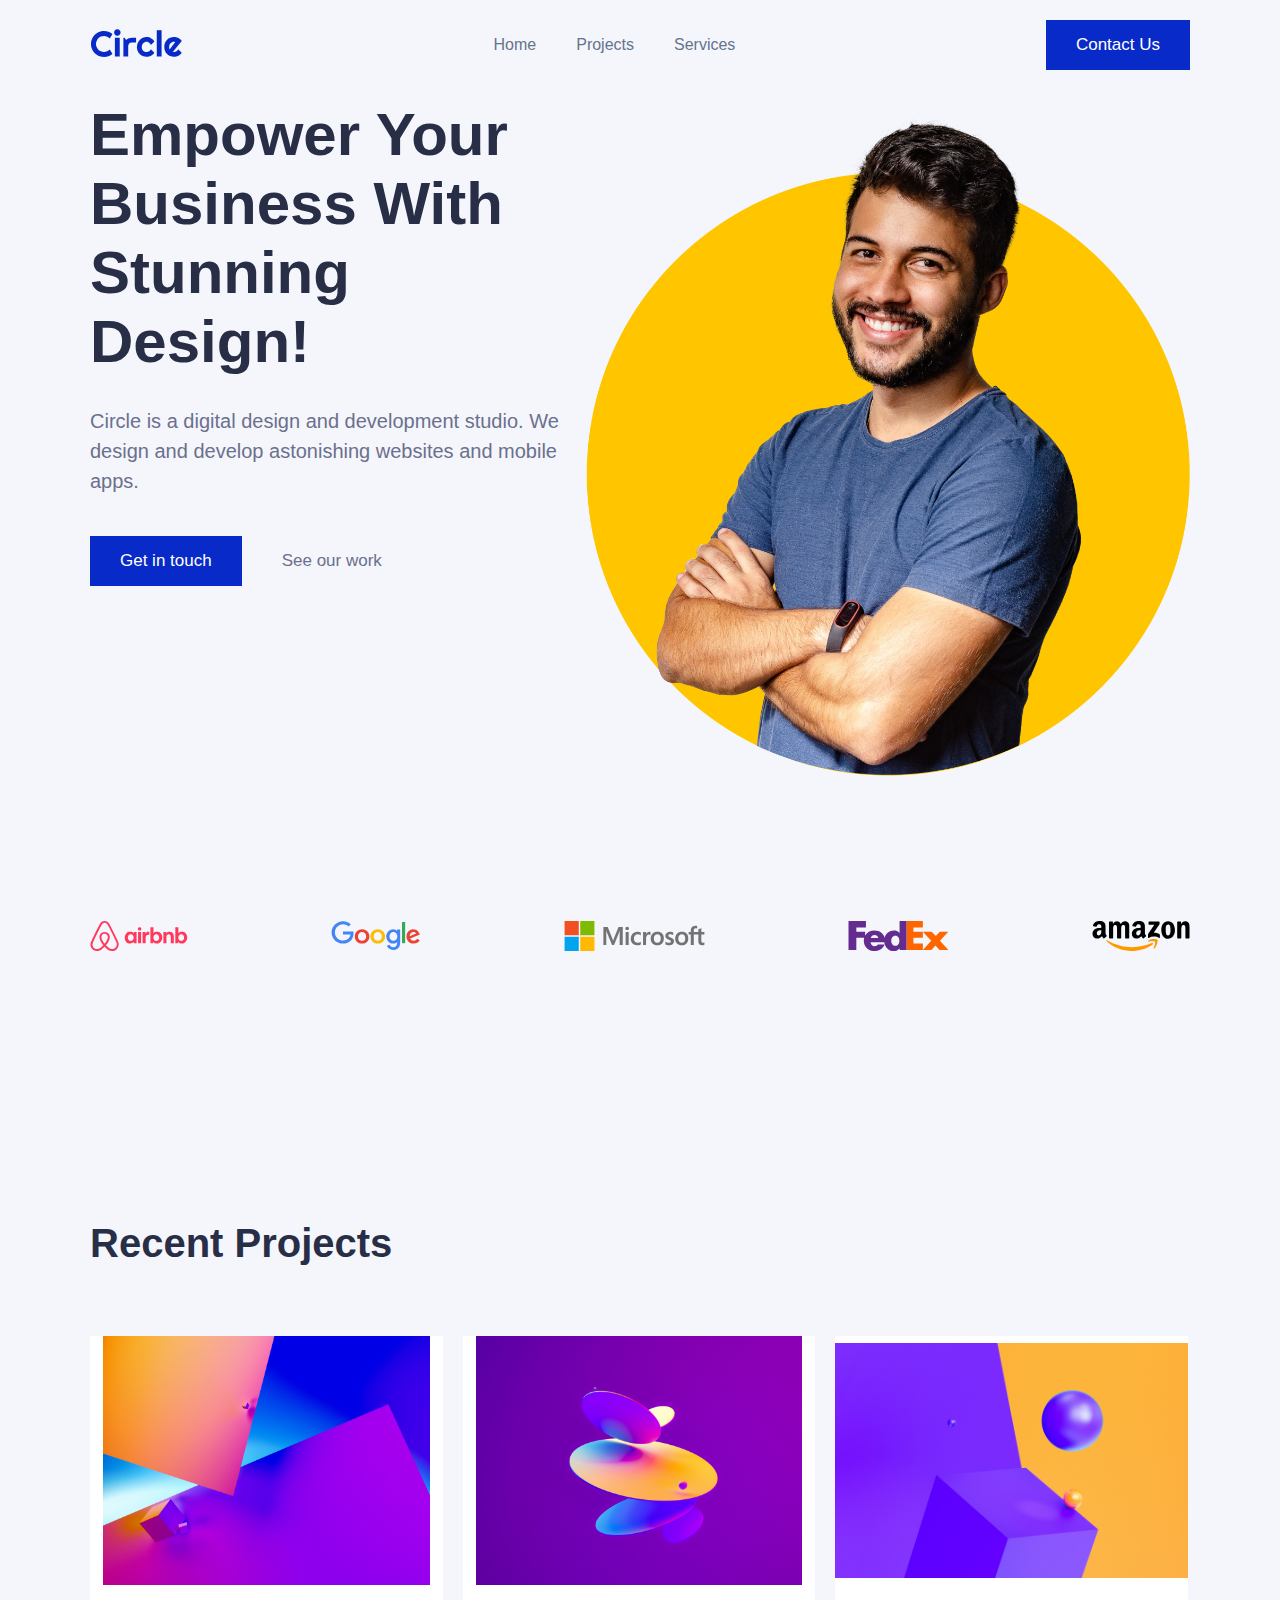
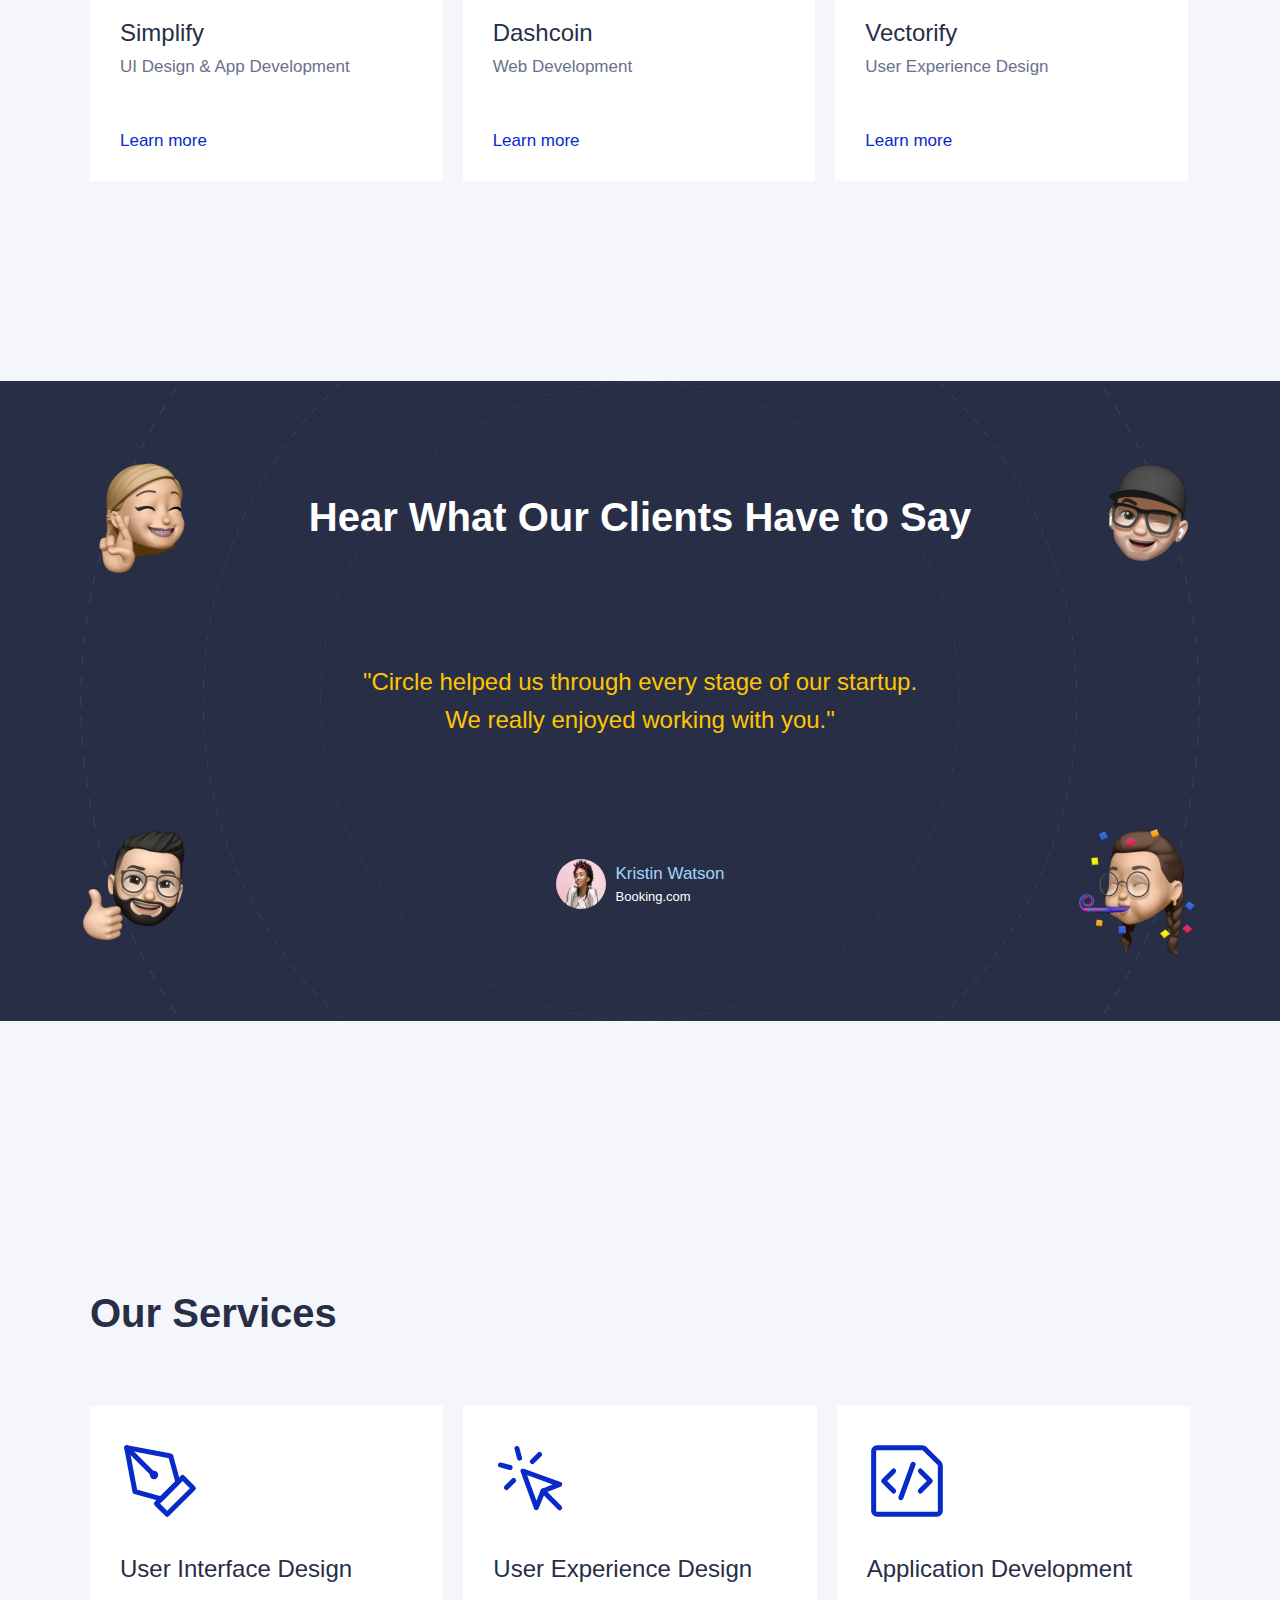
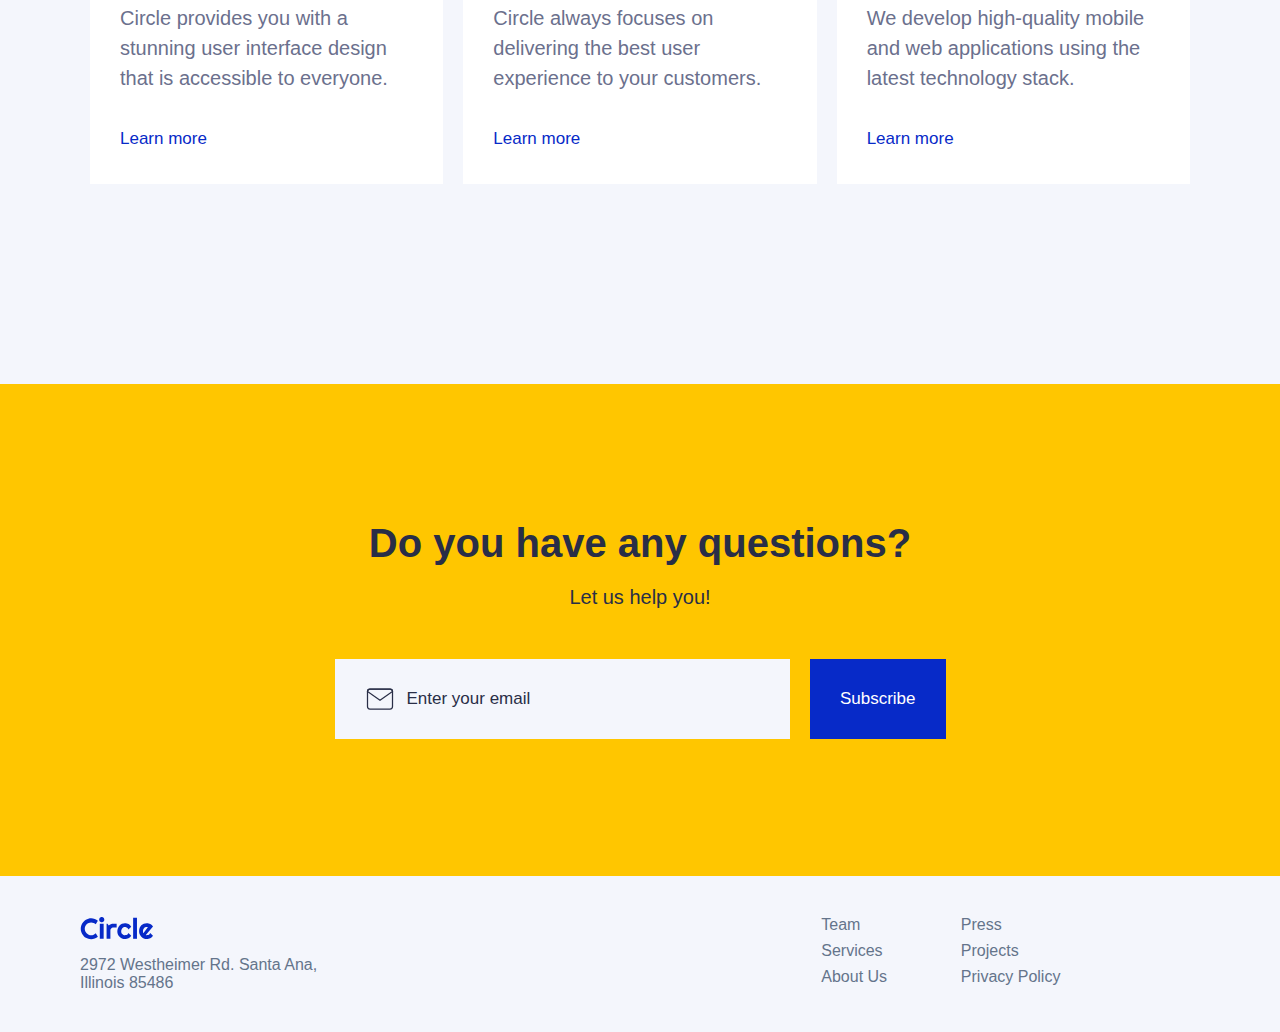
==== commit 8bb18be9: "Made pages looks more or less the same across, finished responsive. Pending proper alignment of item" ====
--- a/index.html
+++ b/index.html
@@ -51,20 +51,7 @@
             class="hero-illustration"
           />
         </div>
-        <div class="card-1">
-          <img
-            src="./images/hero-section/card-1.png"
-            alt="Hero illustration"
-            class="hero-illustration"
-          />
-        </div>
-        <div class="card-2">
-          <img
-            src="./images/hero-section/card-2.png"
-            alt="Hero illustration"
-            class="hero-illustration"
-          />
-        </div>
+
       </div>
     </section>
     
--- a/index.css
+++ b/index.css
@@ -96,43 +96,46 @@
     align-self: center;
     margin-top: 100px;
     width: 100%;
+    display: flex;
+    justify-content: center;
+  }
+
+  .hero-container {
+    display: flex;
+    gap: 20px;
     max-width: 1100px;
-  }
-  
-  .hero-container {
-    display: flex;
-    gap: 20px;
-  }
-  
+    width: 100%;
+  }
+
   .hero-content {
     width: 44%;
   }
-  
+
   .hero-text {
     margin: auto 0;
   }
-  
+
   .hero-title {
     color: var(--text-primary);
     font-size: 60px;
     font-weight: 700;
     margin: 0;
   }
-  
+
   .hero-description {
     color: var(--text-secondary);
     font-size: 20px;
     line-height: 30px;
     margin-top: 30px;
   }
-  
+
   .hero-buttons {
     display: flex;
     margin-top: 40px;
     gap: 40px;
     align-items: center;
   }
-  
+
   .btn {
     font-size: 17px;
     font-weight: 500;
@@ -140,22 +143,24 @@
     border: none;
     cursor: pointer;
   }
-  
+
   .btn-primary {
     background-color: var(--primary-color);
     color: var(--white);
   }
-  
+
   .btn-text {
     background: none;
     color: var(--text-secondary);
     padding: 0;
   }
-  
+
   .hero-image {
     width: 56%;
-  }
-  
+    max-width: fit-content;
+    max-height: fit-content;
+  }
+
   .hero-illustration {
     aspect-ratio: 0.88;
     object-fit: contain;
@@ -195,6 +200,13 @@
     font-size: 40px;
     font-weight: 700;
     margin-left: 110px;
+    
+      display: flex;
+      gap: 20px;
+      margin-top: 70px;
+      max-width: 1100px;
+      margin: 70px auto 0;
+    
   }
   
   .projects-grid {
@@ -207,7 +219,6 @@
   
   .project-card {
     background-color: var(--white);
-    box-shadow: 0px 39px 78px rgba(0, 0, 0, 0.1);
     width: calc(33.33% - 14px);
   }
   
@@ -349,7 +360,6 @@
   
   .service-card {
     background-color: var(--white);
-    box-shadow: 0px 39px 78px rgba(0, 0, 0, 0.1);
     padding: 35px 30px;
     width: calc(33.33% - 14px);
   }
@@ -438,37 +448,7 @@
   .subscribe-input::placeholder {
     color: var(--text-primary);
   }
-  
-  /* Footer */
-  .footer {
-    display: flex;
-    justify-content: space-between;
-    max-width: 1100px;
-    margin: 200px auto 100px;
-    color: var(--text-secondary);
-    font-size: 17px;
-  }
-  
-  .footer-address {
-    font-style: normal;
-    line-height: 26px;
-  }
-  
-  .footer-nav {
-    display: flex;
-    gap: 106px;
-  }
-  
-  .footer-links {
-    display: flex;
-    flex-direction: column;
-    gap: 60px;
-  }
-  
-  .footer-links a {
-    color: inherit;
-    text-decoration: none;
-  }
+
   
   /* Responsive styles */
   @media (max-width: 991px) {
